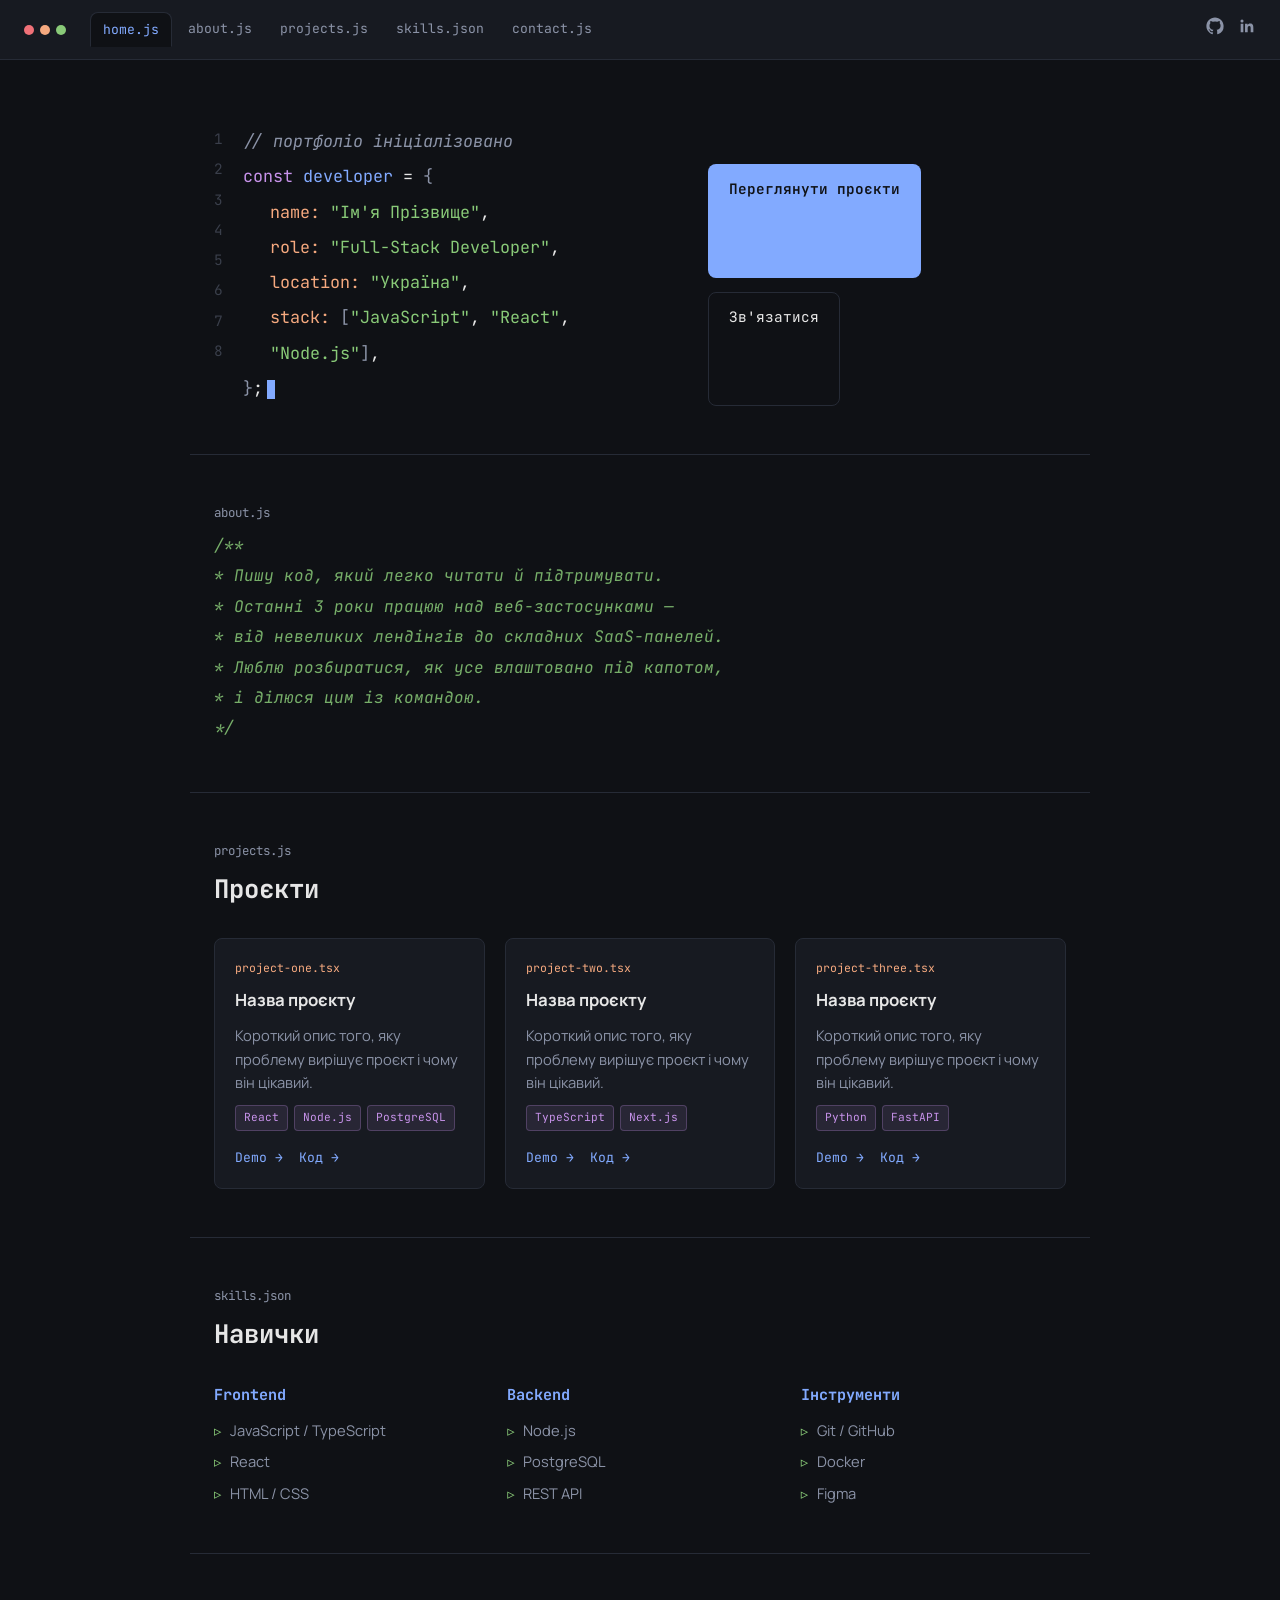
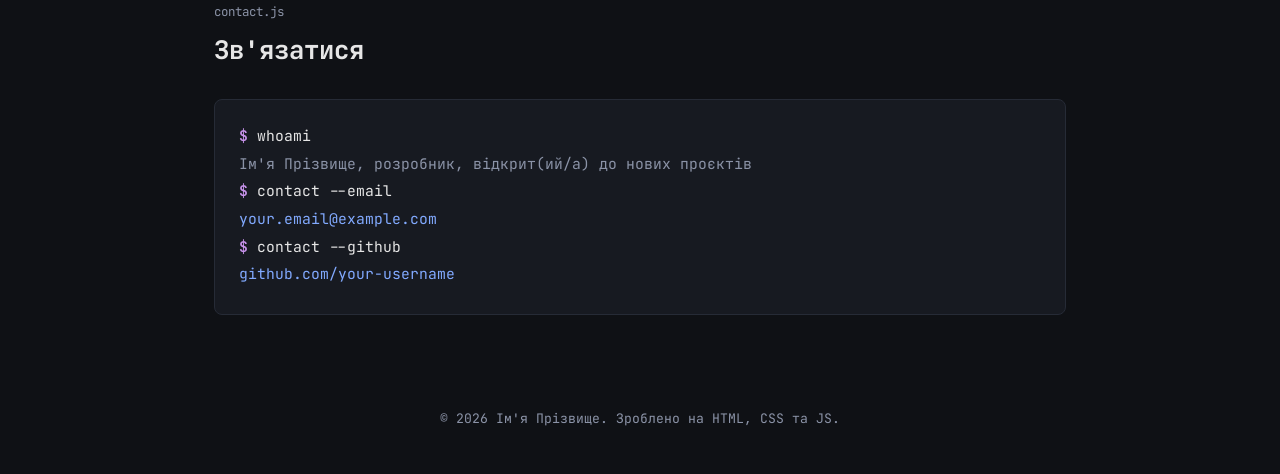
==== index.html @ e273741e "First" ====
<!DOCTYPE html>
<html lang="uk">
<head>
<meta charset="UTF-8">
<meta name="viewport" content="width=device-width, initial-scale=1.0">
<title>Ім'я Прізвище — Full-Stack Developer</title>
<meta name="description" content="Портфоліо розробника — проєкти, навички, контакти.">
<link rel="preconnect" href="https://fonts.googleapis.com">
<link rel="preconnect" href="https://fonts.gstatic.com" crossorigin>
<link href="https://fonts.googleapis.com/css2?family=JetBrains+Mono:wght@400;500;600;700&family=Manrope:wght@400;500;600;700;800&display=swap" rel="stylesheet">
<link rel="stylesheet" href="style.css">
</head>
<body>

<!-- ============ NAV (styled as editor tabs) ============ -->
<header class="topbar">
  <div class="topbar__dots" aria-hidden="true">
    <span></span><span></span><span></span>
  </div>
  <nav class="tabs" aria-label="Основна навігація">
    <a class="tab tab--active" href="#hero">home.js</a>
    <a class="tab" href="#about">about.js</a>
    <a class="tab" href="#projects">projects.js</a>
    <a class="tab" href="#skills">skills.json</a>
    <a class="tab" href="#contact">contact.js</a>
  </nav>
  <div class="topbar__links">
    <a href="https://github.com/your-username" target="_blank" rel="noopener" aria-label="GitHub">
      <svg width="18" height="18" viewBox="0 0 24 24" fill="currentColor"><path d="M12 .5C5.73.5.5 5.73.5 12c0 5.08 3.29 9.39 7.86 10.91.57.1.78-.25.78-.55v-2.15c-3.2.7-3.88-1.36-3.88-1.36-.52-1.34-1.28-1.7-1.28-1.7-1.04-.72.08-.7.08-.7 1.16.08 1.77 1.2 1.77 1.2 1.03 1.77 2.7 1.26 3.36.96.1-.75.4-1.26.73-1.55-2.55-.29-5.24-1.28-5.24-5.7 0-1.26.45-2.29 1.19-3.1-.12-.29-.52-1.46.11-3.05 0 0 .97-.31 3.18 1.18a11 11 0 0 1 5.79 0c2.2-1.5 3.17-1.18 3.17-1.18.64 1.6.24 2.77.12 3.06.74.8 1.18 1.83 1.18 3.09 0 4.43-2.7 5.4-5.27 5.68.42.36.78 1.07.78 2.16v3.2c0 .3.21.66.79.55A10.99 10.99 0 0 0 23.5 12C23.5 5.73 18.27.5 12 .5Z"/></svg>
    </a>
    <a href="https://www.linkedin.com/in/your-username" target="_blank" rel="noopener" aria-label="LinkedIn">
      <svg width="18" height="18" viewBox="0 0 24 24" fill="currentColor"><path d="M20.45 20.45h-3.55v-5.57c0-1.33-.03-3.04-1.85-3.04-1.86 0-2.14 1.45-2.14 2.95v5.66H9.36V9h3.41v1.56h.05c.48-.9 1.64-1.85 3.37-1.85 3.6 0 4.27 2.37 4.27 5.46v6.28ZM5.34 7.43a2.06 2.06 0 1 1 0-4.12 2.06 2.06 0 0 1 0 4.12ZM7.12 20.45H3.56V9h3.56v11.45Z"/></svg>
    </a>
  </div>
  <button class="menu-toggle" aria-label="Меню" aria-expanded="false">
    <span></span><span></span><span></span>
  </button>
</header>

<main>

<!-- ============ HERO (code editor pane) ============ -->
<section id="hero" class="editor-pane hero">
  <div class="editor-pane__gutter" aria-hidden="true">
    <span>1</span><span>2</span><span>3</span><span>4</span><span>5</span><span>6</span><span>7</span><span>8</span>
  </div>
  <div class="editor-pane__code">
    <p><span class="tok-comment">// портфоліо ініціалізовано</span></p>
    <p><span class="tok-kw">const</span> <span class="tok-var">developer</span> <span class="tok-op">=</span> <span class="tok-brace">{</span></p>
    <p class="indent"><span class="tok-prop">name:</span> <span class="tok-str">"Ім'я Прізвище"</span>,</p>
    <p class="indent"><span class="tok-prop">role:</span> <span class="tok-str">"Full-Stack Developer"</span>,</p>
    <p class="indent"><span class="tok-prop">location:</span> <span class="tok-str">"Україна"</span>,</p>
    <p class="indent"><span class="tok-prop">stack:</span> <span class="tok-brace">[</span><span class="tok-str">"JavaScript"</span>, <span class="tok-str">"React"</span>, <span class="tok-str">"Node.js"</span><span class="tok-brace">]</span>,</p>
    <p><span class="tok-brace">}</span><span class="tok-op">;</span><span class="cursor" aria-hidden="true"></span></p>
  </div>
  <div class="hero__cta">
    <a class="btn btn--primary" href="#projects">Переглянути проєкти</a>
    <a class="btn btn--ghost" href="#contact">Зв'язатися</a>
  </div>
</section>

<!-- ============ ABOUT ============ -->
<section id="about" class="section">
  <p class="section__eyebrow">about.js</p>
  <div class="docstring">
    <p><span class="tok-comment">/**</span></p>
    <p><span class="tok-comment"> * Пишу код, який легко читати й підтримувати.</span></p>
    <p><span class="tok-comment"> * Останні 3 роки працюю над веб-застосунками —</span></p>
    <p><span class="tok-comment"> * від невеликих лендінгів до складних SaaS-панелей.</span></p>
    <p><span class="tok-comment"> * Люблю розбиратися, як усе влаштовано під капотом,</span></p>
    <p><span class="tok-comment"> * і ділюся цим із командою.</span></p>
    <p><span class="tok-comment"> */</span></p>
  </div>
</section>

<!-- ============ PROJECTS ============ -->
<section id="projects" class="section">
  <p class="section__eyebrow">projects.js</p>
  <h2 class="section__title">Проєкти</h2>

  <div class="project-grid">

    <article class="project-card">
      <div class="project-card__tab">project-one.tsx</div>
      <h3>Назва проєкту</h3>
      <p>Короткий опис того, яку проблему вирішує проєкт і чому він цікавий.</p>
      <div class="tags">
        <span class="tag">React</span>
        <span class="tag">Node.js</span>
        <span class="tag">PostgreSQL</span>
      </div>
      <div class="project-card__links">
        <a href="#" target="_blank" rel="noopener">Demo →</a>
        <a href="#" target="_blank" rel="noopener">Код →</a>
      </div>
    </article>

    <article class="project-card">
      <div class="project-card__tab">project-two.tsx</div>
      <h3>Назва проєкту</h3>
      <p>Короткий опис того, яку проблему вирішує проєкт і чому він цікавий.</p>
      <div class="tags">
        <span class="tag">TypeScript</span>
        <span class="tag">Next.js</span>
      </div>
      <div class="project-card__links">
        <a href="#" target="_blank" rel="noopener">Demo →</a>
        <a href="#" target="_blank" rel="noopener">Код →</a>
      </div>
    </article>

    <article class="project-card">
      <div class="project-card__tab">project-three.tsx</div>
      <h3>Назва проєкту</h3>
      <p>Короткий опис того, яку проблему вирішує проєкт і чому він цікавий.</p>
      <div class="tags">
        <span class="tag">Python</span>
        <span class="tag">FastAPI</span>
      </div>
      <div class="project-card__links">
        <a href="#" target="_blank" rel="noopener">Demo →</a>
        <a href="#" target="_blank" rel="noopener">Код →</a>
      </div>
    </article>

  </div>
</section>

<!-- ============ SKILLS ============ -->
<section id="skills" class="section">
  <p class="section__eyebrow">skills.json</p>
  <h2 class="section__title">Навички</h2>

  <div class="skills-grid">
    <div class="skills-group">
      <h3>Frontend</h3>
      <ul>
        <li>JavaScript / TypeScript</li>
        <li>React</li>
        <li>HTML / CSS</li>
      </ul>
    </div>
    <div class="skills-group">
      <h3>Backend</h3>
      <ul>
        <li>Node.js</li>
        <li>PostgreSQL</li>
        <li>REST API</li>
      </ul>
    </div>
    <div class="skills-group">
      <h3>Інструменти</h3>
      <ul>
        <li>Git / GitHub</li>
        <li>Docker</li>
        <li>Figma</li>
      </ul>
    </div>
  </div>
</section>

<!-- ============ CONTACT ============ -->
<section id="contact" class="section section--contact">
  <p class="section__eyebrow">contact.js</p>
  <h2 class="section__title">Зв'язатися</h2>
  <div class="terminal">
    <p><span class="tok-prompt">$</span> whoami</p>
    <p class="terminal__out">Ім'я Прізвище, розробник, відкрит(ий/а) до нових проєктів</p>
    <p><span class="tok-prompt">$</span> contact --email</p>
    <p class="terminal__out"><a href="mailto:your.email@example.com">your.email@example.com</a></p>
    <p><span class="tok-prompt">$</span> contact --github</p>
    <p class="terminal__out"><a href="https://github.com/your-username" target="_blank" rel="noopener">github.com/your-username</a></p>
  </div>
</section>

</main>

<footer class="footer">
  <p>© <span id="year"></span> Ім'я Прізвище. Зроблено на HTML, CSS та JS.</p>
</footer>

<script src="script.js"></script>
</body>
</html>
---- style.css ----
/* ==========================================================
   DESIGN TOKENS
   ========================================================== */
:root {
  --bg: #0f1115;
  --bg-elevated: #171a21;
  --bg-elevated-2: #1d212b;
  --border: #262b36;
  --text: #e6e6e6;
  --text-muted: #8b93a7;

  --accent-purple: #c792ea; /* keywords */
  --accent-green: #89ca78;  /* strings */
  --accent-blue: #82aaff;   /* vars / functions */
  --accent-orange: #f5a97f; /* props / numbers */
  --accent-pink: #f07178;   /* misc */

  --font-mono: 'JetBrains Mono', ui-monospace, Menlo, Consolas, monospace;
  --font-body: 'Manrope', system-ui, -apple-system, sans-serif;

  --radius: 8px;
  --max-width: 900px;
}

* { box-sizing: border-box; }

html { scroll-behavior: smooth; }

@media (prefers-reduced-motion: reduce) {
  html { scroll-behavior: auto; }
  * { animation-duration: 0.01ms !important; animation-iteration-count: 1 !important; transition-duration: 0.01ms !important; }
}

body {
  margin: 0;
  background: var(--bg);
  color: var(--text);
  font-family: var(--font-body);
  line-height: 1.6;
  -webkit-font-smoothing: antialiased;
}

a {
  color: var(--accent-blue);
  text-decoration: none;
}
a:hover { text-decoration: underline; }

:focus-visible {
  outline: 2px solid var(--accent-blue);
  outline-offset: 2px;
}

/* ==========================================================
   TOPBAR / TABS
   ========================================================== */
.topbar {
  position: sticky;
  top: 0;
  z-index: 50;
  display: flex;
  align-items: center;
  gap: 24px;
  padding: 12px 24px;
  background: var(--bg-elevated);
  border-bottom: 1px solid var(--border);
  backdrop-filter: blur(6px);
}

.topbar__dots {
  display: flex;
  gap: 6px;
  flex-shrink: 0;
}
.topbar__dots span {
  width: 10px;
  height: 10px;
  border-radius: 50%;
  background: var(--border);
}
.topbar__dots span:nth-child(1) { background: #f07178; }
.topbar__dots span:nth-child(2) { background: #f5a97f; }
.topbar__dots span:nth-child(3) { background: #89ca78; }

.tabs {
  display: flex;
  gap: 4px;
  flex: 1;
  overflow-x: auto;
}

.tab {
  font-family: var(--font-mono);
  font-size: 0.82rem;
  color: var(--text-muted);
  padding: 6px 12px;
  border-radius: var(--radius) var(--radius) 0 0;
  white-space: nowrap;
}
.tab:hover { color: var(--text); text-decoration: none; background: var(--bg-elevated-2); }
.tab--active {
  color: var(--accent-blue);
  background: var(--bg);
  border: 1px solid var(--border);
  border-bottom: 1px solid var(--bg);
}

.topbar__links {
  display: flex;
  gap: 14px;
  color: var(--text-muted);
  flex-shrink: 0;
}
.topbar__links a { color: var(--text-muted); }
.topbar__links a:hover { color: var(--text); }

.menu-toggle { display: none; }

@media (max-width: 640px) {
  .tabs { display: none; }
  .tabs--open {
    display: flex;
    flex-direction: column;
    position: absolute;
    top: 100%;
    left: 0;
    right: 0;
    background: var(--bg-elevated);
    border-bottom: 1px solid var(--border);
    padding: 8px;
  }
  .menu-toggle {
    display: flex;
    flex-direction: column;
    justify-content: center;
    gap: 4px;
    width: 28px;
    height: 28px;
    background: none;
    border: none;
    cursor: pointer;
    margin-left: auto;
  }
  .menu-toggle span {
    display: block;
    height: 2px;
    background: var(--text);
  }
}

/* ==========================================================
   HERO — EDITOR PANE
   ========================================================== */
.hero {
  max-width: var(--max-width);
  margin: 0 auto;
  padding: 64px 24px 48px;
}

.editor-pane {
  display: flex;
  gap: 20px;
  font-family: var(--font-mono);
  font-size: 1.05rem;
}

.editor-pane__gutter {
  display: flex;
  flex-direction: column;
  color: #3a3f4b;
  text-align: right;
  user-select: none;
  flex-shrink: 0;
}
.editor-pane__gutter span { line-height: 2.1; font-size: 0.9rem; }

.editor-pane__code p {
  margin: 0;
  line-height: 2.1;
  white-space: pre-wrap;
}

.indent { padding-left: 1.6em; }

.tok-comment { color: var(--text-muted); font-style: italic; }
.tok-kw { color: var(--accent-purple); }
.tok-var { color: var(--accent-blue); }
.tok-op { color: var(--text); }
.tok-brace { color: var(--text-muted); }
.tok-prop { color: var(--accent-orange); }
.tok-str { color: var(--accent-green); }
.tok-prompt { color: var(--accent-purple); font-weight: 600; }

.cursor {
  display: inline-block;
  width: 8px;
  height: 1.1em;
  background: var(--accent-blue);
  margin-left: 4px;
  vertical-align: text-bottom;
  animation: blink 1s step-end infinite;
}
@keyframes blink { 50% { opacity: 0; } }

.hero__cta {
  display: flex;
  gap: 14px;
  margin-top: 40px;
  flex-wrap: wrap;
}

.btn {
  font-family: var(--font-mono);
  font-size: 0.9rem;
  padding: 12px 20px;
  border-radius: var(--radius);
  border: 1px solid transparent;
}
.btn:hover { text-decoration: none; }
.btn--primary {
  background: var(--accent-blue);
  color: #0f1115;
  font-weight: 600;
}
.btn--primary:hover { background: #9cc0ff; }
.btn--ghost {
  border-color: var(--border);
  color: var(--text);
}
.btn--ghost:hover { border-color: var(--accent-blue); color: var(--accent-blue); }

/* ==========================================================
   SECTIONS (shared)
   ========================================================== */
.section {
  max-width: var(--max-width);
  margin: 0 auto;
  padding: 48px 24px;
  border-top: 1px solid var(--border);
}

.section__eyebrow {
  font-family: var(--font-mono);
  font-size: 0.78rem;
  color: var(--text-muted);
  margin: 0 0 8px;
}

.section__title {
  font-family: var(--font-mono);
  font-size: 1.6rem;
  margin: 0 0 28px;
}

/* ABOUT */
.docstring {
  font-family: var(--font-mono);
  font-size: 1rem;
  color: var(--text-muted);
}
.docstring p { margin: 0; line-height: 1.9; }
.docstring .tok-comment { color: var(--accent-green); opacity: 0.85; }

/* PROJECTS */
.project-grid {
  display: grid;
  grid-template-columns: repeat(auto-fit, minmax(240px, 1fr));
  gap: 20px;
}

.project-card {
  background: var(--bg-elevated);
  border: 1px solid var(--border);
  border-radius: var(--radius);
  padding: 20px;
  display: flex;
  flex-direction: column;
  gap: 10px;
  transition: border-color 0.2s ease, transform 0.2s ease;
}
.project-card:hover {
  border-color: var(--accent-blue);
  transform: translateY(-2px);
}

.project-card__tab {
  font-family: var(--font-mono);
  font-size: 0.72rem;
  color: var(--accent-orange);
}

.project-card h3 {
  margin: 0;
  font-size: 1.05rem;
}

.project-card p {
  margin: 0;
  color: var(--text-muted);
  font-size: 0.92rem;
  flex-grow: 1;
}

.tags {
  display: flex;
  flex-wrap: wrap;
  gap: 6px;
}
.tag {
  font-family: var(--font-mono);
  font-size: 0.7rem;
  color: var(--accent-purple);
  background: rgba(199, 146, 234, 0.1);
  border: 1px solid rgba(199, 146, 234, 0.25);
  padding: 3px 8px;
  border-radius: 4px;
}

.project-card__links {
  display: flex;
  gap: 16px;
  font-family: var(--font-mono);
  font-size: 0.82rem;
  margin-top: 6px;
}

/* SKILLS */
.skills-grid {
  display: grid;
  grid-template-columns: repeat(auto-fit, minmax(180px, 1fr));
  gap: 28px;
}
.skills-group h3 {
  font-family: var(--font-mono);
  font-size: 0.95rem;
  color: var(--accent-blue);
  margin: 0 0 12px;
}
.skills-group ul {
  list-style: none;
  margin: 0;
  padding: 0;
  display: flex;
  flex-direction: column;
  gap: 8px;
}
.skills-group li {
  font-size: 0.92rem;
  color: var(--text-muted);
  padding-left: 16px;
  position: relative;
}
.skills-group li::before {
  content: '▹';
  position: absolute;
  left: 0;
  color: var(--accent-green);
}

/* CONTACT */
.terminal {
  background: var(--bg-elevated);
  border: 1px solid var(--border);
  border-radius: var(--radius);
  padding: 24px;
  font-family: var(--font-mono);
  font-size: 0.92rem;
}
.terminal p { margin: 0 0 4px; }
.terminal__out { color: var(--text-muted); margin-bottom: 16px; }

/* FOOTER */
.footer {
  text-align: center;
  padding: 32px 24px;
  color: var(--text-muted);
  font-size: 0.82rem;
  font-family: var(--font-mono);
}
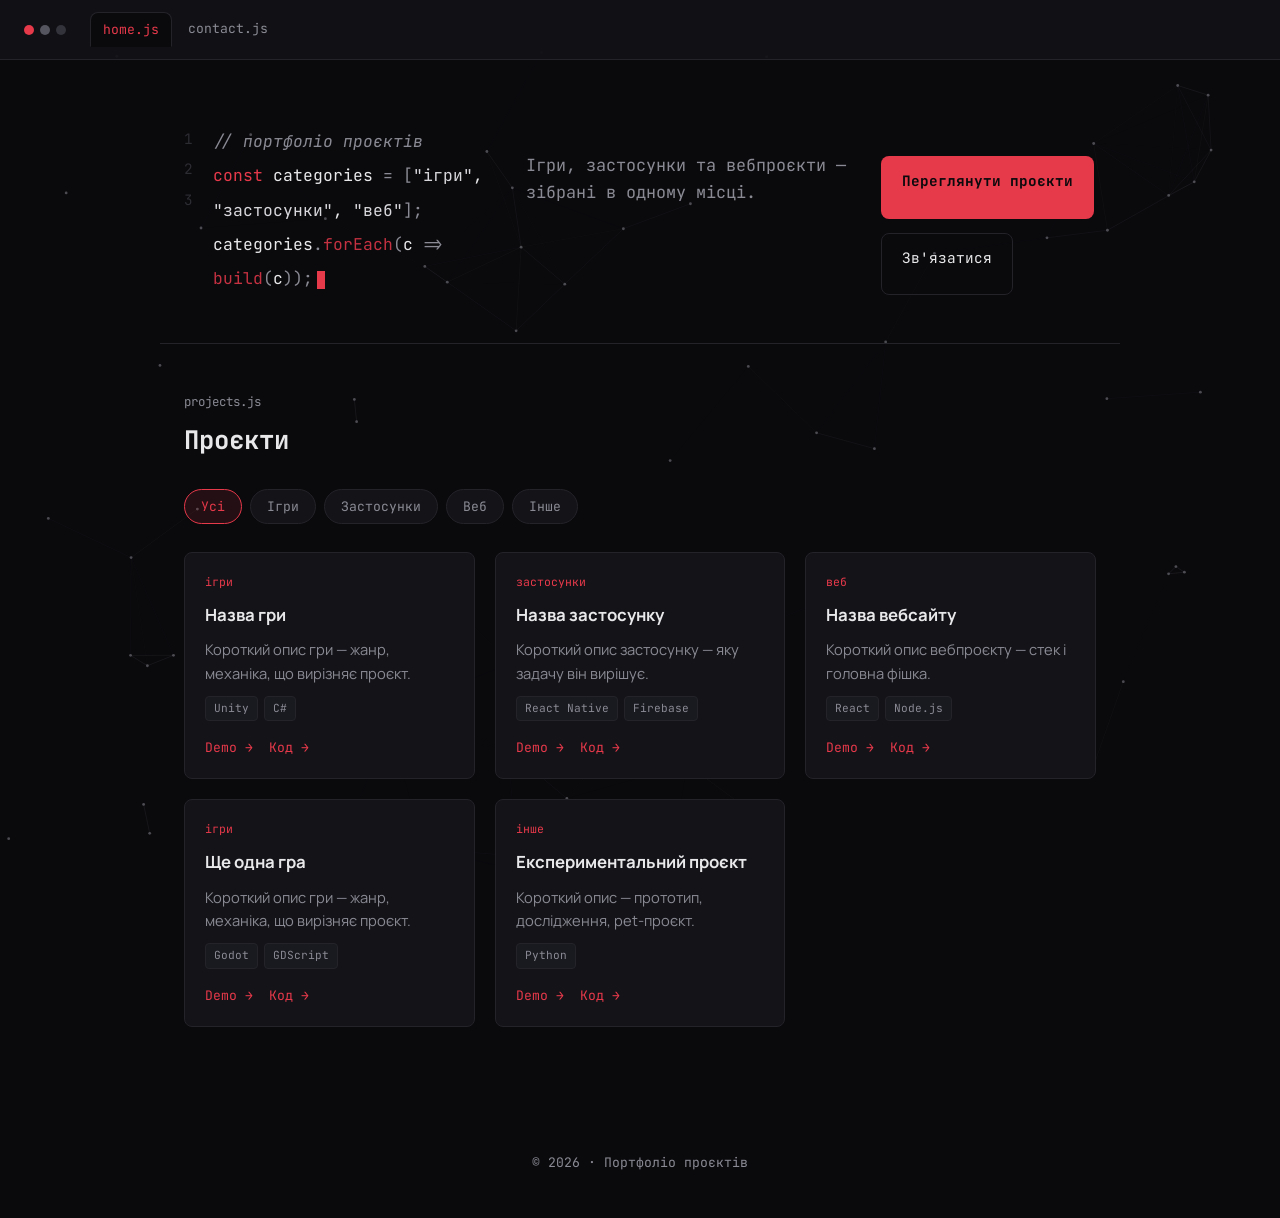
==== commit 84cfab2c: "Add files via upload" ====
--- a/index.html
+++ b/index.html
@@ -3,8 +3,8 @@
 <head>
 <meta charset="UTF-8">
 <meta name="viewport" content="width=device-width, initial-scale=1.0">
-<title>Ім'я Прізвище — Full-Stack Developer</title>
-<meta name="description" content="Портфоліо розробника — проєкти, навички, контакти.">
+<title>Портфоліо проєктів</title>
+<meta name="description" content="Портфоліо проєктів — ігри, застосунки, вебсайти.">
 <link rel="preconnect" href="https://fonts.googleapis.com">
 <link rel="preconnect" href="https://fonts.gstatic.com" crossorigin>
 <link href="https://fonts.googleapis.com/css2?family=JetBrains+Mono:wght@400;500;600;700&family=Manrope:wght@400;500;600;700;800&display=swap" rel="stylesheet">
@@ -12,26 +12,17 @@
 </head>
 <body>
 
-<!-- ============ NAV (styled as editor tabs) ============ -->
+<canvas id="bg-canvas" aria-hidden="true"></canvas>
+
+<!-- ============ NAV ============ -->
 <header class="topbar">
   <div class="topbar__dots" aria-hidden="true">
     <span></span><span></span><span></span>
   </div>
   <nav class="tabs" aria-label="Основна навігація">
-    <a class="tab tab--active" href="#hero">home.js</a>
-    <a class="tab" href="#about">about.js</a>
-    <a class="tab" href="#projects">projects.js</a>
-    <a class="tab" href="#skills">skills.json</a>
-    <a class="tab" href="#contact">contact.js</a>
+    <a class="tab tab--active" href="index.html">home.js</a>
+    <a class="tab" href="contact.html">contact.js</a>
   </nav>
-  <div class="topbar__links">
-    <a href="https://github.com/your-username" target="_blank" rel="noopener" aria-label="GitHub">
-      <svg width="18" height="18" viewBox="0 0 24 24" fill="currentColor"><path d="M12 .5C5.73.5.5 5.73.5 12c0 5.08 3.29 9.39 7.86 10.91.57.1.78-.25.78-.55v-2.15c-3.2.7-3.88-1.36-3.88-1.36-.52-1.34-1.28-1.7-1.28-1.7-1.04-.72.08-.7.08-.7 1.16.08 1.77 1.2 1.77 1.2 1.03 1.77 2.7 1.26 3.36.96.1-.75.4-1.26.73-1.55-2.55-.29-5.24-1.28-5.24-5.7 0-1.26.45-2.29 1.19-3.1-.12-.29-.52-1.46.11-3.05 0 0 .97-.31 3.18 1.18a11 11 0 0 1 5.79 0c2.2-1.5 3.17-1.18 3.17-1.18.64 1.6.24 2.77.12 3.06.74.8 1.18 1.83 1.18 3.09 0 4.43-2.7 5.4-5.27 5.68.42.36.78 1.07.78 2.16v3.2c0 .3.21.66.79.55A10.99 10.99 0 0 0 23.5 12C23.5 5.73 18.27.5 12 .5Z"/></svg>
-    </a>
-    <a href="https://www.linkedin.com/in/your-username" target="_blank" rel="noopener" aria-label="LinkedIn">
-      <svg width="18" height="18" viewBox="0 0 24 24" fill="currentColor"><path d="M20.45 20.45h-3.55v-5.57c0-1.33-.03-3.04-1.85-3.04-1.86 0-2.14 1.45-2.14 2.95v5.66H9.36V9h3.41v1.56h.05c.48-.9 1.64-1.85 3.37-1.85 3.6 0 4.27 2.37 4.27 5.46v6.28ZM5.34 7.43a2.06 2.06 0 1 1 0-4.12 2.06 2.06 0 0 1 0 4.12ZM7.12 20.45H3.56V9h3.56v11.45Z"/></svg>
-    </a>
-  </div>
   <button class="menu-toggle" aria-label="Меню" aria-expanded="false">
     <span></span><span></span><span></span>
   </button>
@@ -39,37 +30,20 @@
 
 <main>
 
-<!-- ============ HERO (code editor pane) ============ -->
-<section id="hero" class="editor-pane hero">
+<!-- ============ HERO ============ -->
+<section class="editor-pane hero">
   <div class="editor-pane__gutter" aria-hidden="true">
-    <span>1</span><span>2</span><span>3</span><span>4</span><span>5</span><span>6</span><span>7</span><span>8</span>
+    <span>1</span><span>2</span><span>3</span>
   </div>
   <div class="editor-pane__code">
-    <p><span class="tok-comment">// портфоліо ініціалізовано</span></p>
-    <p><span class="tok-kw">const</span> <span class="tok-var">developer</span> <span class="tok-op">=</span> <span class="tok-brace">{</span></p>
-    <p class="indent"><span class="tok-prop">name:</span> <span class="tok-str">"Ім'я Прізвище"</span>,</p>
-    <p class="indent"><span class="tok-prop">role:</span> <span class="tok-str">"Full-Stack Developer"</span>,</p>
-    <p class="indent"><span class="tok-prop">location:</span> <span class="tok-str">"Україна"</span>,</p>
-    <p class="indent"><span class="tok-prop">stack:</span> <span class="tok-brace">[</span><span class="tok-str">"JavaScript"</span>, <span class="tok-str">"React"</span>, <span class="tok-str">"Node.js"</span><span class="tok-brace">]</span>,</p>
-    <p><span class="tok-brace">}</span><span class="tok-op">;</span><span class="cursor" aria-hidden="true"></span></p>
+    <p><span class="tok-comment">// портфоліо проєктів</span></p>
+    <p><span class="tok-kw">const</span> <span class="tok-var">categories</span> <span class="tok-op">=</span> <span class="tok-brace">[</span><span class="tok-str">"ігри"</span>, <span class="tok-str">"застосунки"</span>, <span class="tok-str">"веб"</span><span class="tok-brace">]</span><span class="tok-op">;</span></p>
+    <p><span class="tok-var">categories</span><span class="tok-op">.</span><span class="tok-fn">forEach</span><span class="tok-brace">(</span><span class="tok-var">c</span> <span class="tok-op">=&gt;</span> <span class="tok-fn">build</span><span class="tok-brace">(</span><span class="tok-var">c</span><span class="tok-brace">))</span><span class="tok-op">;</span><span class="cursor" aria-hidden="true"></span></p>
   </div>
+  <p class="hero__lead">Ігри, застосунки та вебпроєкти — зібрані в одному місці.</p>
   <div class="hero__cta">
     <a class="btn btn--primary" href="#projects">Переглянути проєкти</a>
-    <a class="btn btn--ghost" href="#contact">Зв'язатися</a>
-  </div>
-</section>
-
-<!-- ============ ABOUT ============ -->
-<section id="about" class="section">
-  <p class="section__eyebrow">about.js</p>
-  <div class="docstring">
-    <p><span class="tok-comment">/**</span></p>
-    <p><span class="tok-comment"> * Пишу код, який легко читати й підтримувати.</span></p>
-    <p><span class="tok-comment"> * Останні 3 роки працюю над веб-застосунками —</span></p>
-    <p><span class="tok-comment"> * від невеликих лендінгів до складних SaaS-панелей.</span></p>
-    <p><span class="tok-comment"> * Люблю розбиратися, як усе влаштовано під капотом,</span></p>
-    <p><span class="tok-comment"> * і ділюся цим із командою.</span></p>
-    <p><span class="tok-comment"> */</span></p>
+    <a class="btn btn--ghost" href="contact.html">Зв'язатися</a>
   </div>
 </section>
 
@@ -78,107 +52,24 @@
   <p class="section__eyebrow">projects.js</p>
   <h2 class="section__title">Проєкти</h2>
 
-  <div class="project-grid">
+  <div class="filters" id="filters" role="group" aria-label="Фільтр за категорією">
+    <!-- кнопки генеруються автоматично зі script.js -->
+  </div>
 
-    <article class="project-card">
-      <div class="project-card__tab">project-one.tsx</div>
-      <h3>Назва проєкту</h3>
-      <p>Короткий опис того, яку проблему вирішує проєкт і чому він цікавий.</p>
-      <div class="tags">
-        <span class="tag">React</span>
-        <span class="tag">Node.js</span>
-        <span class="tag">PostgreSQL</span>
-      </div>
-      <div class="project-card__links">
-        <a href="#" target="_blank" rel="noopener">Demo →</a>
-        <a href="#" target="_blank" rel="noopener">Код →</a>
-      </div>
-    </article>
+  <div class="project-grid" id="project-grid">
+    <!-- картки проєктів генеруються автоматично зі script.js -->
+  </div>
 
-    <article class="project-card">
-      <div class="project-card__tab">project-two.tsx</div>
-      <h3>Назва проєкту</h3>
-      <p>Короткий опис того, яку проблему вирішує проєкт і чому він цікавий.</p>
-      <div class="tags">
-        <span class="tag">TypeScript</span>
-        <span class="tag">Next.js</span>
-      </div>
-      <div class="project-card__links">
-        <a href="#" target="_blank" rel="noopener">Demo →</a>
-        <a href="#" target="_blank" rel="noopener">Код →</a>
-      </div>
-    </article>
-
-    <article class="project-card">
-      <div class="project-card__tab">project-three.tsx</div>
-      <h3>Назва проєкту</h3>
-      <p>Короткий опис того, яку проблему вирішує проєкт і чому він цікавий.</p>
-      <div class="tags">
-        <span class="tag">Python</span>
-        <span class="tag">FastAPI</span>
-      </div>
-      <div class="project-card__links">
-        <a href="#" target="_blank" rel="noopener">Demo →</a>
-        <a href="#" target="_blank" rel="noopener">Код →</a>
-      </div>
-    </article>
-
-  </div>
-</section>
-
-<!-- ============ SKILLS ============ -->
-<section id="skills" class="section">
-  <p class="section__eyebrow">skills.json</p>
-  <h2 class="section__title">Навички</h2>
-
-  <div class="skills-grid">
-    <div class="skills-group">
-      <h3>Frontend</h3>
-      <ul>
-        <li>JavaScript / TypeScript</li>
-        <li>React</li>
-        <li>HTML / CSS</li>
-      </ul>
-    </div>
-    <div class="skills-group">
-      <h3>Backend</h3>
-      <ul>
-        <li>Node.js</li>
-        <li>PostgreSQL</li>
-        <li>REST API</li>
-      </ul>
-    </div>
-    <div class="skills-group">
-      <h3>Інструменти</h3>
-      <ul>
-        <li>Git / GitHub</li>
-        <li>Docker</li>
-        <li>Figma</li>
-      </ul>
-    </div>
-  </div>
-</section>
-
-<!-- ============ CONTACT ============ -->
-<section id="contact" class="section section--contact">
-  <p class="section__eyebrow">contact.js</p>
-  <h2 class="section__title">Зв'язатися</h2>
-  <div class="terminal">
-    <p><span class="tok-prompt">$</span> whoami</p>
-    <p class="terminal__out">Ім'я Прізвище, розробник, відкрит(ий/а) до нових проєктів</p>
-    <p><span class="tok-prompt">$</span> contact --email</p>
-    <p class="terminal__out"><a href="mailto:your.email@example.com">your.email@example.com</a></p>
-    <p><span class="tok-prompt">$</span> contact --github</p>
-    <p class="terminal__out"><a href="https://github.com/your-username" target="_blank" rel="noopener">github.com/your-username</a></p>
-  </div>
+  <p class="project-grid__empty" id="empty-state" hidden>У цій категорії поки немає проєктів.</p>
 </section>
 
 </main>
 
 <footer class="footer">
-  <p>© <span id="year"></span> Ім'я Прізвище. Зроблено на HTML, CSS та JS.</p>
+  <p>© <span id="year"></span> · Портфоліо проєктів</p>
 </footer>
 
+<script src="projects-data.js"></script>
 <script src="script.js"></script>
 </body>
 </html>
--- a/style.css
+++ b/style.css
@@ -2,24 +2,22 @@
    DESIGN TOKENS
    ========================================================== */
 :root {
-  --bg: #0f1115;
-  --bg-elevated: #171a21;
-  --bg-elevated-2: #1d212b;
-  --border: #262b36;
-  --text: #e6e6e6;
-  --text-muted: #8b93a7;
-
-  --accent-purple: #c792ea; /* keywords */
-  --accent-green: #89ca78;  /* strings */
-  --accent-blue: #82aaff;   /* vars / functions */
-  --accent-orange: #f5a97f; /* props / numbers */
-  --accent-pink: #f07178;   /* misc */
+  --bg: #0a0a0d;
+  --bg-elevated: #131318;
+  --bg-elevated-2: #191920;
+  --border: #232329;
+  --text: #e8e8ea;
+  --text-muted: #8a8a94;
+
+  --accent: #e6394a;       /* червоний — акцент */
+  --accent-dim: #7a1f2a;   /* приглушений червоний для градієнтів */
+  --accent-soft: rgba(230, 57, 74, 0.12);
 
   --font-mono: 'JetBrains Mono', ui-monospace, Menlo, Consolas, monospace;
   --font-body: 'Manrope', system-ui, -apple-system, sans-serif;
 
   --radius: 8px;
-  --max-width: 900px;
+  --max-width: 960px;
 }
 
 * { box-sizing: border-box; }
@@ -38,18 +36,33 @@
   font-family: var(--font-body);
   line-height: 1.6;
   -webkit-font-smoothing: antialiased;
+  position: relative;
 }
 
 a {
-  color: var(--accent-blue);
+  color: var(--accent);
   text-decoration: none;
 }
 a:hover { text-decoration: underline; }
 
 :focus-visible {
-  outline: 2px solid var(--accent-blue);
+  outline: 2px solid var(--accent);
   outline-offset: 2px;
 }
+
+/* ==========================================================
+   BACKGROUND CANVAS
+   ========================================================== */
+#bg-canvas {
+  position: fixed;
+  inset: 0;
+  width: 100%;
+  height: 100%;
+  z-index: 0;
+  pointer-events: none;
+}
+
+header, main, footer { position: relative; z-index: 1; }
 
 /* ==========================================================
    TOPBAR / TABS
@@ -62,9 +75,9 @@
   align-items: center;
   gap: 24px;
   padding: 12px 24px;
-  background: var(--bg-elevated);
+  background: rgba(19, 19, 24, 0.75);
   border-bottom: 1px solid var(--border);
-  backdrop-filter: blur(6px);
+  backdrop-filter: blur(8px);
 }
 
 .topbar__dots {
@@ -78,9 +91,9 @@
   border-radius: 50%;
   background: var(--border);
 }
-.topbar__dots span:nth-child(1) { background: #f07178; }
-.topbar__dots span:nth-child(2) { background: #f5a97f; }
-.topbar__dots span:nth-child(3) { background: #89ca78; }
+.topbar__dots span:nth-child(1) { background: var(--accent); }
+.topbar__dots span:nth-child(2) { background: #55555f; }
+.topbar__dots span:nth-child(3) { background: #33333b; }
 
 .tabs {
   display: flex;
@@ -99,20 +112,11 @@
 }
 .tab:hover { color: var(--text); text-decoration: none; background: var(--bg-elevated-2); }
 .tab--active {
-  color: var(--accent-blue);
+  color: var(--accent);
   background: var(--bg);
   border: 1px solid var(--border);
   border-bottom: 1px solid var(--bg);
 }
-
-.topbar__links {
-  display: flex;
-  gap: 14px;
-  color: var(--text-muted);
-  flex-shrink: 0;
-}
-.topbar__links a { color: var(--text-muted); }
-.topbar__links a:hover { color: var(--text); }
 
 .menu-toggle { display: none; }
 
@@ -161,13 +165,13 @@
   display: flex;
   gap: 20px;
   font-family: var(--font-mono);
-  font-size: 1.05rem;
+  font-size: 1.02rem;
 }
 
 .editor-pane__gutter {
   display: flex;
   flex-direction: column;
-  color: #3a3f4b;
+  color: #2c2c33;
   text-align: right;
   user-select: none;
   flex-shrink: 0;
@@ -180,32 +184,36 @@
   white-space: pre-wrap;
 }
 
-.indent { padding-left: 1.6em; }
-
 .tok-comment { color: var(--text-muted); font-style: italic; }
-.tok-kw { color: var(--accent-purple); }
-.tok-var { color: var(--accent-blue); }
-.tok-op { color: var(--text); }
+.tok-kw { color: var(--accent); }
+.tok-var { color: var(--text); }
+.tok-fn { color: var(--accent); opacity: 0.85; }
+.tok-op { color: var(--text-muted); }
 .tok-brace { color: var(--text-muted); }
-.tok-prop { color: var(--accent-orange); }
-.tok-str { color: var(--accent-green); }
-.tok-prompt { color: var(--accent-purple); font-weight: 600; }
+.tok-str { color: #d8d8dc; }
 
 .cursor {
   display: inline-block;
   width: 8px;
   height: 1.1em;
-  background: var(--accent-blue);
+  background: var(--accent);
   margin-left: 4px;
   vertical-align: text-bottom;
   animation: blink 1s step-end infinite;
 }
 @keyframes blink { 50% { opacity: 0; } }
 
+.hero__lead {
+  margin: 28px 0 0;
+  color: var(--text-muted);
+  font-size: 1.05rem;
+  max-width: 46ch;
+}
+
 .hero__cta {
   display: flex;
   gap: 14px;
-  margin-top: 40px;
+  margin-top: 32px;
   flex-wrap: wrap;
 }
 
@@ -215,19 +223,21 @@
   padding: 12px 20px;
   border-radius: var(--radius);
   border: 1px solid transparent;
+  cursor: pointer;
 }
 .btn:hover { text-decoration: none; }
 .btn--primary {
-  background: var(--accent-blue);
-  color: #0f1115;
-  font-weight: 600;
-}
-.btn--primary:hover { background: #9cc0ff; }
+  background: var(--accent);
+  color: #0a0a0d;
+  font-weight: 700;
+}
+.btn--primary:hover { background: #ff5566; }
 .btn--ghost {
   border-color: var(--border);
   color: var(--text);
-}
-.btn--ghost:hover { border-color: var(--accent-blue); color: var(--accent-blue); }
+  background: transparent;
+}
+.btn--ghost:hover { border-color: var(--accent); color: var(--accent); }
 
 /* ==========================================================
    SECTIONS (shared)
@@ -235,7 +245,7 @@
 .section {
   max-width: var(--max-width);
   margin: 0 auto;
-  padding: 48px 24px;
+  padding: 48px 24px 80px;
   border-top: 1px solid var(--border);
 }
 
@@ -252,20 +262,44 @@
   margin: 0 0 28px;
 }
 
-/* ABOUT */
-.docstring {
-  font-family: var(--font-mono);
-  font-size: 1rem;
-  color: var(--text-muted);
-}
-.docstring p { margin: 0; line-height: 1.9; }
-.docstring .tok-comment { color: var(--accent-green); opacity: 0.85; }
+/* FILTERS */
+.filters {
+  display: flex;
+  gap: 8px;
+  flex-wrap: wrap;
+  margin-bottom: 28px;
+}
+
+.filter-btn {
+  font-family: var(--font-mono);
+  font-size: 0.82rem;
+  color: var(--text-muted);
+  background: var(--bg-elevated);
+  border: 1px solid var(--border);
+  border-radius: 999px;
+  padding: 8px 16px;
+  cursor: pointer;
+  transition: border-color 0.15s ease, color 0.15s ease;
+}
+.filter-btn:hover { color: var(--text); border-color: var(--text-muted); }
+.filter-btn.is-active {
+  color: var(--accent);
+  border-color: var(--accent);
+  background: var(--accent-soft);
+}
 
 /* PROJECTS */
 .project-grid {
   display: grid;
-  grid-template-columns: repeat(auto-fit, minmax(240px, 1fr));
+  grid-template-columns: repeat(auto-fit, minmax(250px, 1fr));
   gap: 20px;
+}
+
+.project-grid__empty {
+  color: var(--text-muted);
+  font-family: var(--font-mono);
+  font-size: 0.9rem;
+  margin-top: 12px;
 }
 
 .project-card {
@@ -279,14 +313,15 @@
   transition: border-color 0.2s ease, transform 0.2s ease;
 }
 .project-card:hover {
-  border-color: var(--accent-blue);
+  border-color: var(--accent);
   transform: translateY(-2px);
 }
 
-.project-card__tab {
+.project-card__category {
   font-family: var(--font-mono);
   font-size: 0.72rem;
-  color: var(--accent-orange);
+  color: var(--accent);
+  text-transform: lowercase;
 }
 
 .project-card h3 {
@@ -309,9 +344,9 @@
 .tag {
   font-family: var(--font-mono);
   font-size: 0.7rem;
-  color: var(--accent-purple);
-  background: rgba(199, 146, 234, 0.1);
-  border: 1px solid rgba(199, 146, 234, 0.25);
+  color: var(--text-muted);
+  background: var(--bg-elevated-2);
+  border: 1px solid var(--border);
   padding: 3px 8px;
   border-radius: 4px;
 }
@@ -324,50 +359,56 @@
   margin-top: 6px;
 }
 
-/* SKILLS */
-.skills-grid {
-  display: grid;
-  grid-template-columns: repeat(auto-fit, minmax(180px, 1fr));
-  gap: 28px;
-}
-.skills-group h3 {
-  font-family: var(--font-mono);
-  font-size: 0.95rem;
-  color: var(--accent-blue);
-  margin: 0 0 12px;
-}
-.skills-group ul {
-  list-style: none;
-  margin: 0;
-  padding: 0;
+/* ==========================================================
+   CONTACT FORM
+   ========================================================== */
+.section--contact { max-width: 640px; }
+
+.contact-form {
   display: flex;
   flex-direction: column;
-  gap: 8px;
-}
-.skills-group li {
-  font-size: 0.92rem;
-  color: var(--text-muted);
-  padding-left: 16px;
-  position: relative;
-}
-.skills-group li::before {
-  content: '▹';
-  position: absolute;
-  left: 0;
-  color: var(--accent-green);
-}
-
-/* CONTACT */
-.terminal {
+  gap: 18px;
+  margin-top: 32px;
+}
+
+.field {
+  display: flex;
+  flex-direction: column;
+  gap: 6px;
+}
+
+.field label {
+  font-family: var(--font-mono);
+  font-size: 0.82rem;
+  color: var(--text-muted);
+}
+
+.field input,
+.field textarea {
   background: var(--bg-elevated);
   border: 1px solid var(--border);
   border-radius: var(--radius);
-  padding: 24px;
-  font-family: var(--font-mono);
-  font-size: 0.92rem;
-}
-.terminal p { margin: 0 0 4px; }
-.terminal__out { color: var(--text-muted); margin-bottom: 16px; }
+  color: var(--text);
+  font-family: var(--font-body);
+  font-size: 0.95rem;
+  padding: 12px 14px;
+  resize: vertical;
+}
+
+.field input:focus,
+.field textarea:focus {
+  outline: none;
+  border-color: var(--accent);
+}
+
+.form-status {
+  font-family: var(--font-mono);
+  font-size: 0.85rem;
+  min-height: 1.2em;
+  margin: 0;
+}
+.form-status.is-success { color: #7fd88f; }
+.form-status.is-error { color: var(--accent); }
 
 /* FOOTER */
 .footer {
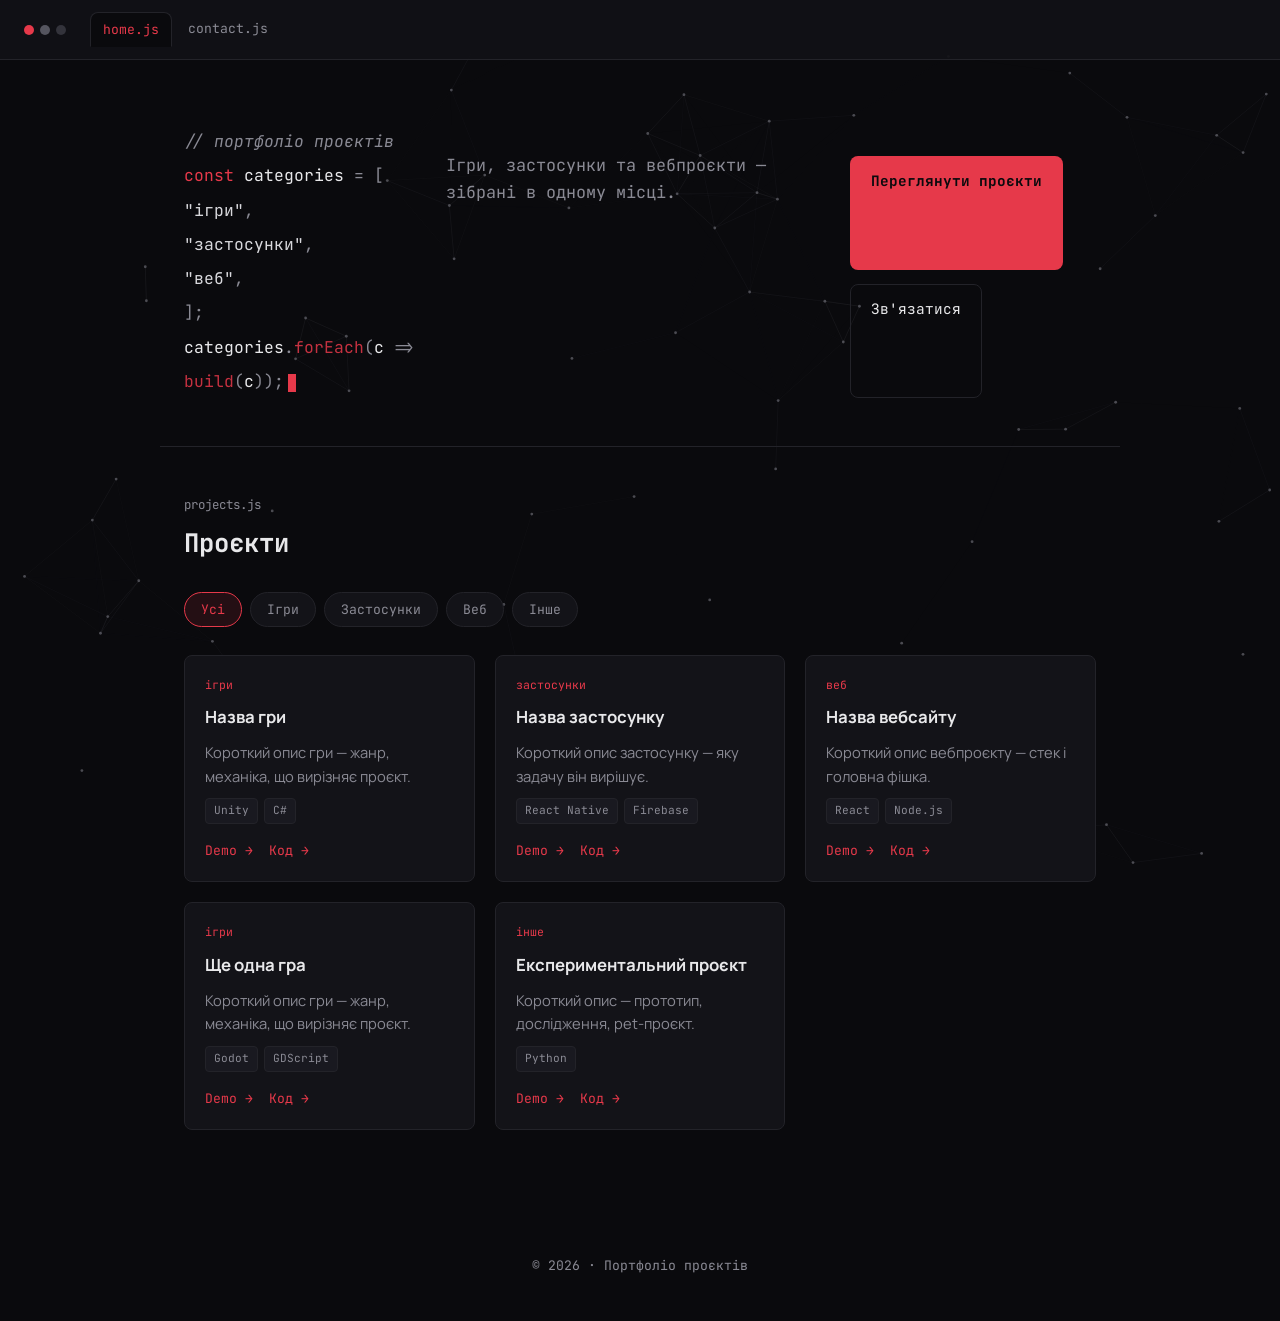
==== commit af7041b3: "Refactor HTML structure for code display" ====
--- a/index.html
+++ b/index.html
@@ -32,13 +32,14 @@
 
 <!-- ============ HERO ============ -->
 <section class="editor-pane hero">
-  <div class="editor-pane__gutter" aria-hidden="true">
-    <span>1</span><span>2</span><span>3</span>
-  </div>
   <div class="editor-pane__code">
-    <p><span class="tok-comment">// портфоліо проєктів</span></p>
-    <p><span class="tok-kw">const</span> <span class="tok-var">categories</span> <span class="tok-op">=</span> <span class="tok-brace">[</span><span class="tok-str">"ігри"</span>, <span class="tok-str">"застосунки"</span>, <span class="tok-str">"веб"</span><span class="tok-brace">]</span><span class="tok-op">;</span></p>
-    <p><span class="tok-var">categories</span><span class="tok-op">.</span><span class="tok-fn">forEach</span><span class="tok-brace">(</span><span class="tok-var">c</span> <span class="tok-op">=&gt;</span> <span class="tok-fn">build</span><span class="tok-brace">(</span><span class="tok-var">c</span><span class="tok-brace">))</span><span class="tok-op">;</span><span class="cursor" aria-hidden="true"></span></p>
+    <p class="code-line"><span class="tok-comment">// портфоліо проєктів</span></p>
+    <p class="code-line"><span class="tok-kw">const</span> <span class="tok-var">categories</span> <span class="tok-op">=</span> <span class="tok-brace">[</span></p>
+    <p class="code-line code-line--indent"><span class="tok-str">"ігри"</span><span class="tok-op">,</span></p>
+    <p class="code-line code-line--indent"><span class="tok-str">"застосунки"</span><span class="tok-op">,</span></p>
+    <p class="code-line code-line--indent"><span class="tok-str">"веб"</span><span class="tok-op">,</span></p>
+    <p class="code-line"><span class="tok-brace">]</span><span class="tok-op">;</span></p>
+    <p class="code-line"><span class="tok-var">categories</span><span class="tok-op">.</span><span class="tok-fn">forEach</span><span class="tok-brace">(</span><span class="tok-var">c</span> <span class="tok-op">=&gt;</span> <span class="tok-fn">build</span><span class="tok-brace">(</span><span class="tok-var">c</span><span class="tok-brace">))</span><span class="tok-op">;</span><span class="cursor" aria-hidden="true"></span></p>
   </div>
   <p class="hero__lead">Ігри, застосунки та вебпроєкти — зібрані в одному місці.</p>
   <div class="hero__cta">
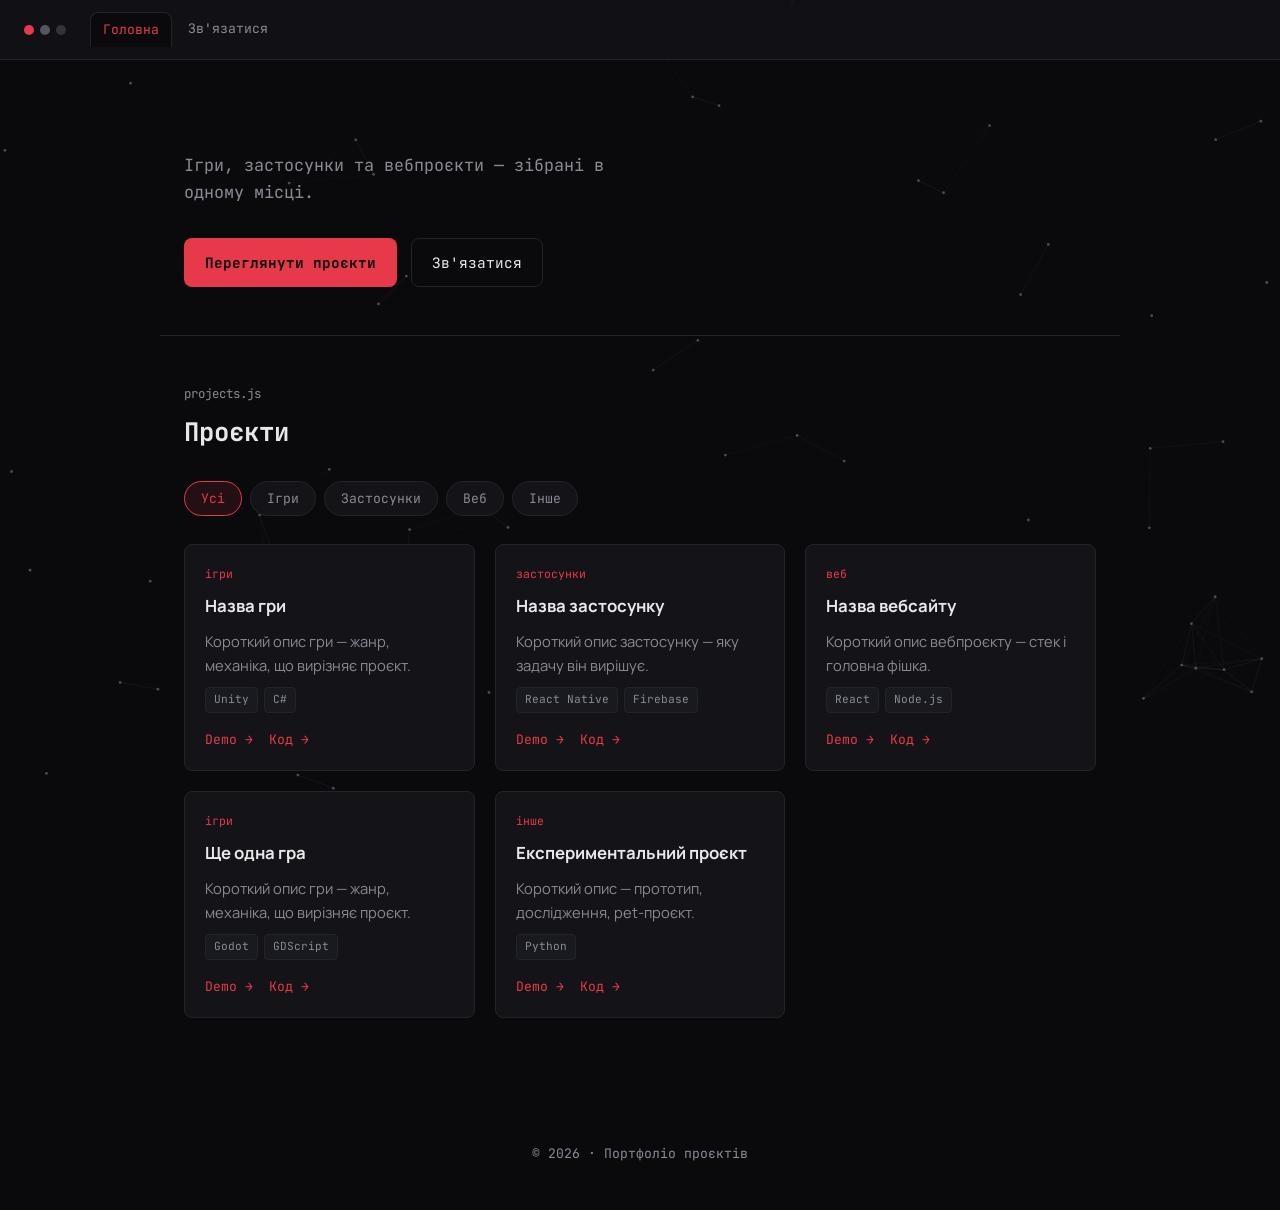
==== commit 6bc53bd5: "Update index.html" ====
--- a/index.html
+++ b/index.html
@@ -20,8 +20,8 @@
     <span></span><span></span><span></span>
   </div>
   <nav class="tabs" aria-label="Основна навігація">
-    <a class="tab tab--active" href="index.html">home.js</a>
-    <a class="tab" href="contact.html">contact.js</a>
+    <a class="tab tab--active" href="index.html">Головна</a>
+    <a class="tab" href="contact.html">Зв'язатися</a>
   </nav>
   <button class="menu-toggle" aria-label="Меню" aria-expanded="false">
     <span></span><span></span><span></span>
@@ -32,15 +32,6 @@
 
 <!-- ============ HERO ============ -->
 <section class="editor-pane hero">
-  <div class="editor-pane__code">
-    <p class="code-line"><span class="tok-comment">// портфоліо проєктів</span></p>
-    <p class="code-line"><span class="tok-kw">const</span> <span class="tok-var">categories</span> <span class="tok-op">=</span> <span class="tok-brace">[</span></p>
-    <p class="code-line code-line--indent"><span class="tok-str">"ігри"</span><span class="tok-op">,</span></p>
-    <p class="code-line code-line--indent"><span class="tok-str">"застосунки"</span><span class="tok-op">,</span></p>
-    <p class="code-line code-line--indent"><span class="tok-str">"веб"</span><span class="tok-op">,</span></p>
-    <p class="code-line"><span class="tok-brace">]</span><span class="tok-op">;</span></p>
-    <p class="code-line"><span class="tok-var">categories</span><span class="tok-op">.</span><span class="tok-fn">forEach</span><span class="tok-brace">(</span><span class="tok-var">c</span> <span class="tok-op">=&gt;</span> <span class="tok-fn">build</span><span class="tok-brace">(</span><span class="tok-var">c</span><span class="tok-brace">))</span><span class="tok-op">;</span><span class="cursor" aria-hidden="true"></span></p>
-  </div>
   <p class="hero__lead">Ігри, застосунки та вебпроєкти — зібрані в одному місці.</p>
   <div class="hero__cta">
     <a class="btn btn--primary" href="#projects">Переглянути проєкти</a>
--- a/style.css
+++ b/style.css
@@ -162,27 +162,37 @@
 }
 
 .editor-pane {
-  display: flex;
-  gap: 20px;
   font-family: var(--font-mono);
   font-size: 1.02rem;
 }
 
-.editor-pane__gutter {
-  display: flex;
-  flex-direction: column;
+.editor-pane__code {
+  counter-reset: line;
+  overflow-x: auto;
+}
+
+.code-line {
+  counter-increment: line;
+  position: relative;
+  margin: 0;
+  padding-left: 2.4em;
+  line-height: 2.1;
+  white-space: pre;
+}
+
+.code-line::before {
+  content: counter(line);
+  position: absolute;
+  left: 0;
+  width: 1.8em;
+  text-align: right;
   color: #2c2c33;
-  text-align: right;
+  font-size: 0.9rem;
   user-select: none;
-  flex-shrink: 0;
-}
-.editor-pane__gutter span { line-height: 2.1; font-size: 0.9rem; }
-
-.editor-pane__code p {
-  margin: 0;
-  line-height: 2.1;
-  white-space: pre-wrap;
-}
+}
+
+.code-line--indent { padding-left: 3.6em; }
+.code-line--indent::before { content: ''; }
 
 .tok-comment { color: var(--text-muted); font-style: italic; }
 .tok-kw { color: var(--accent); }
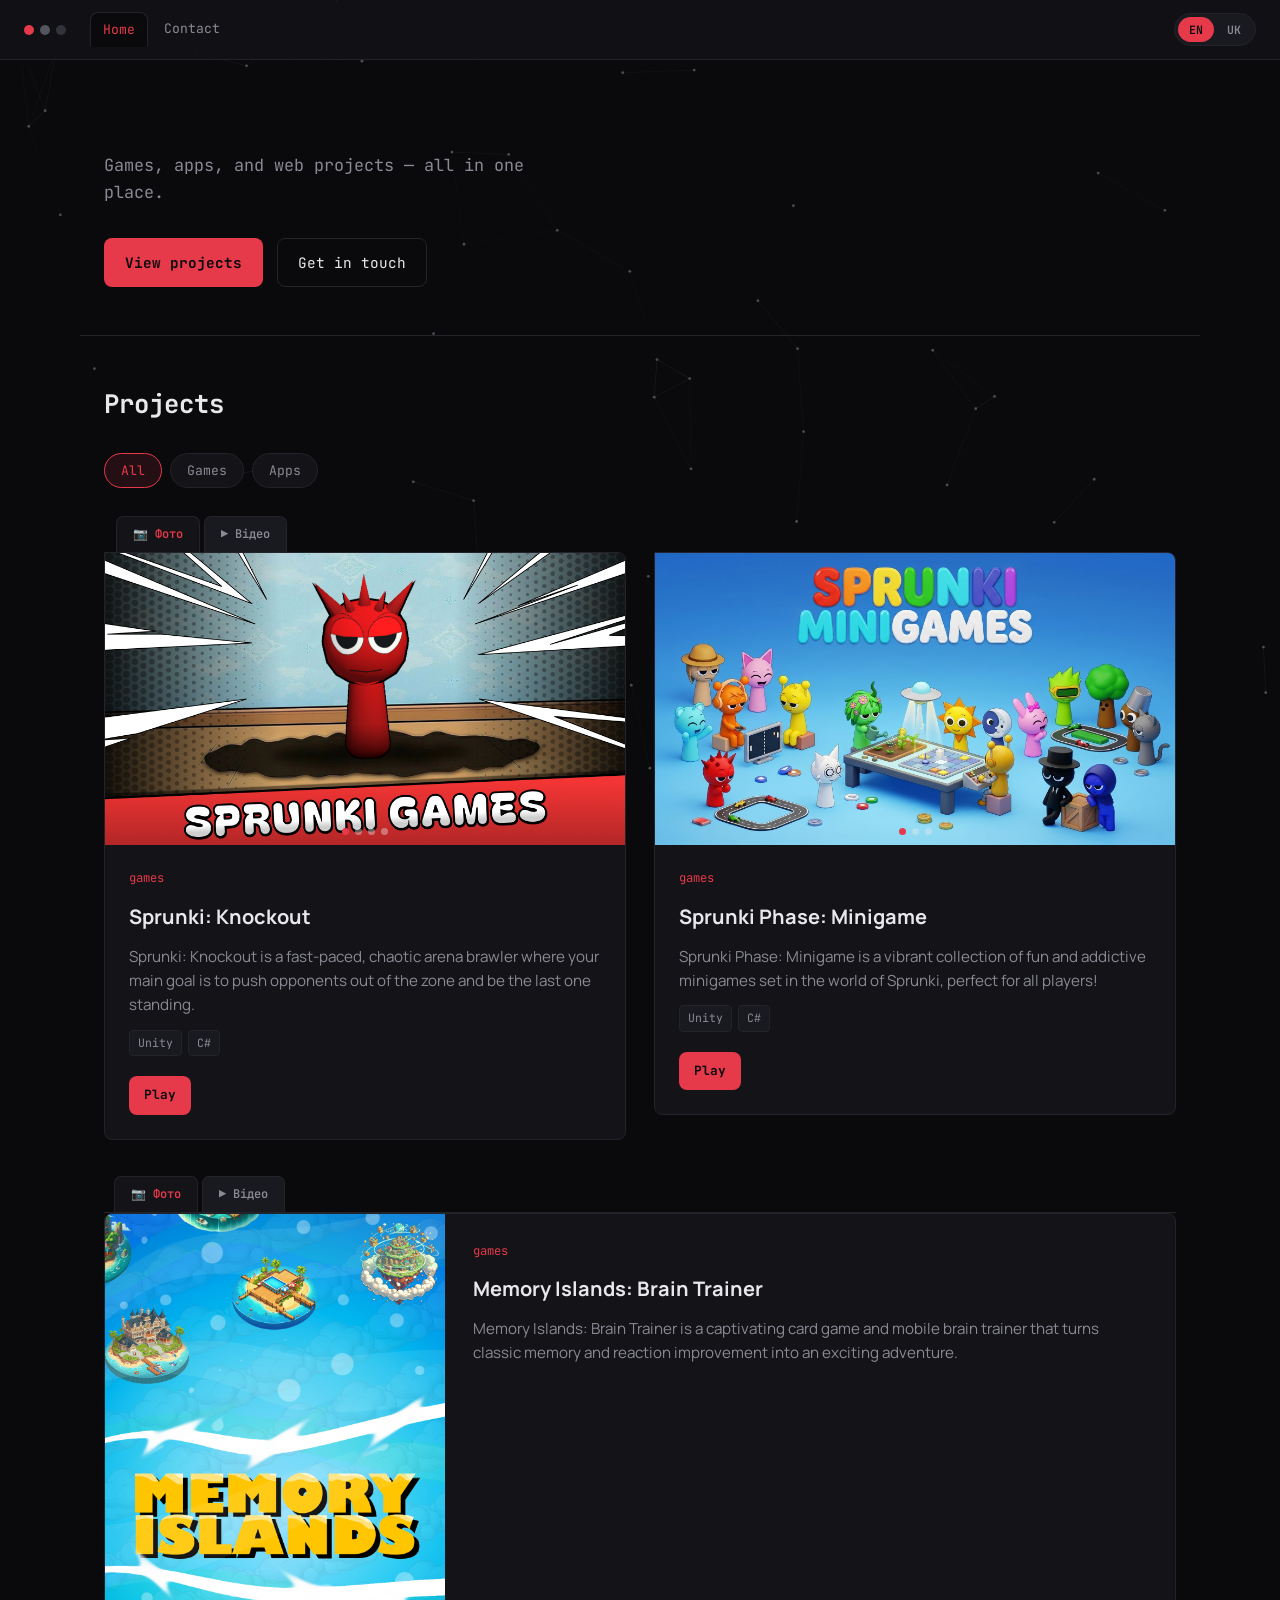
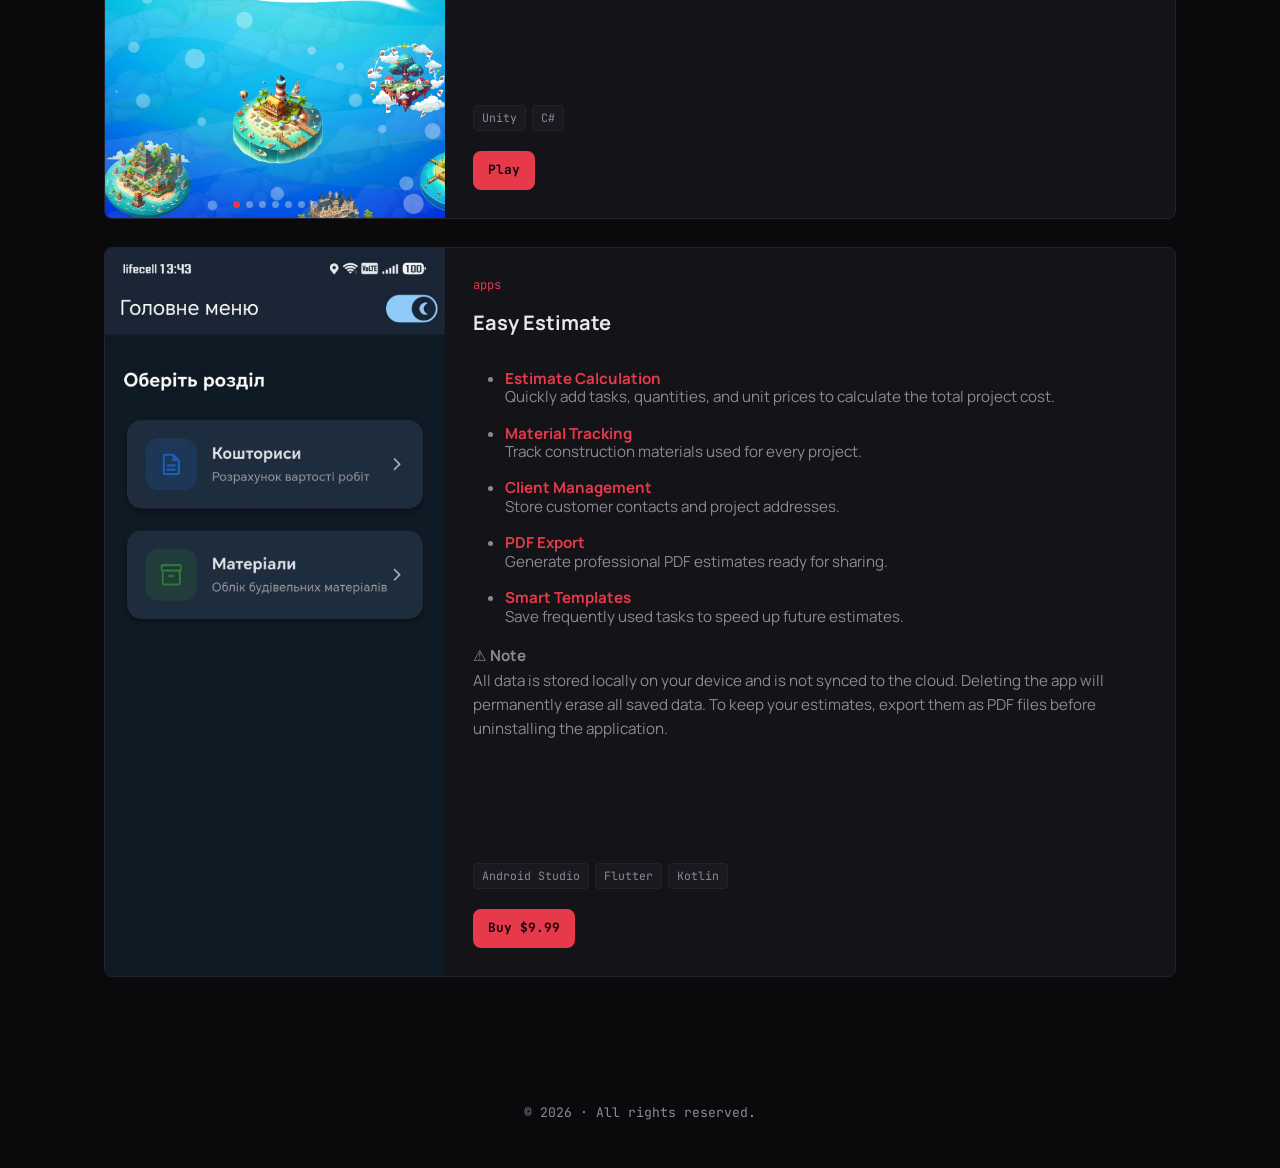
==== commit eda405f5: "1" ====
--- a/index.html
+++ b/index.html
@@ -1,10 +1,10 @@
 <!DOCTYPE html>
-<html lang="uk">
+<html lang="en">
 <head>
 <meta charset="UTF-8">
 <meta name="viewport" content="width=device-width, initial-scale=1.0">
-<title>Портфоліо проєктів</title>
-<meta name="description" content="Портфоліо проєктів — ігри, застосунки, вебсайти.">
+<title>Project Portfolio</title>
+<meta name="description" content="Portfolio of projects — games, apps, websites.">
 <link rel="preconnect" href="https://fonts.googleapis.com">
 <link rel="preconnect" href="https://fonts.gstatic.com" crossorigin>
 <link href="https://fonts.googleapis.com/css2?family=JetBrains+Mono:wght@400;500;600;700&family=Manrope:wght@400;500;600;700;800&display=swap" rel="stylesheet">
@@ -14,54 +14,54 @@
 
 <canvas id="bg-canvas" aria-hidden="true"></canvas>
 
-<!-- ============ NAV ============ -->
 <header class="topbar">
   <div class="topbar__dots" aria-hidden="true">
     <span></span><span></span><span></span>
   </div>
-  <nav class="tabs" aria-label="Основна навігація">
-    <a class="tab tab--active" href="index.html">Головна</a>
-    <a class="tab" href="contact.html">Зв'язатися</a>
+  <nav class="tabs" aria-label="Main navigation">
+    <a class="tab tab--active" href="index.html" data-i18n="nav_home">Home</a>
+    <a class="tab" href="contact.html" data-i18n="nav_contact">Contact</a>
   </nav>
-  <button class="menu-toggle" aria-label="Меню" aria-expanded="false">
+  <div class="lang-switch" role="group" aria-label="Language">
+    <button type="button" data-lang="en">EN</button>
+    <button type="button" data-lang="uk">UK</button>
+  </div>
+  <button class="menu-toggle" aria-label="Menu" aria-expanded="false">
     <span></span><span></span><span></span>
   </button>
 </header>
 
 <main>
 
-<!-- ============ HERO ============ -->
 <section class="editor-pane hero">
-  <p class="hero__lead">Ігри, застосунки та вебпроєкти — зібрані в одному місці.</p>
+  <p class="hero__lead" data-i18n="hero_lead">Games, apps, and web projects — all in one place.</p>
   <div class="hero__cta">
-    <a class="btn btn--primary" href="#projects">Переглянути проєкти</a>
-    <a class="btn btn--ghost" href="contact.html">Зв'язатися</a>
+    <a class="btn btn--primary" href="#projects" data-i18n="cta_projects">View projects</a>
+    <a class="btn btn--ghost" href="contact.html" data-i18n="cta_contact">Get in touch</a>
   </div>
 </section>
 
-<!-- ============ PROJECTS ============ -->
 <section id="projects" class="section">
-  <p class="section__eyebrow">projects.js</p>
-  <h2 class="section__title">Проєкти</h2>
+  <h2 class="section__title" data-i18n="projects_title">Projects</h2>
 
-  <div class="filters" id="filters" role="group" aria-label="Фільтр за категорією">
-    <!-- кнопки генеруються автоматично зі script.js -->
+  <div class="filters" id="filters" role="group" aria-label="Filter by category">
+    <!-- buttons generated automatically by script.js -->
   </div>
 
   <div class="project-grid" id="project-grid">
-    <!-- картки проєктів генеруються автоматично зі script.js -->
+    <!-- cards generated automatically by script.js -->
   </div>
 
-  <p class="project-grid__empty" id="empty-state" hidden>У цій категорії поки немає проєктів.</p>
+  <p class="project-grid__empty" id="empty-state" data-i18n="empty_state" hidden>No projects in this category yet.</p>
 </section>
 
 </main>
 
 <footer class="footer">
-  <p>© <span id="year"></span> · Портфоліо проєктів</p>
+  <p>© <span id="year"></span> · <span data-i18n="footer_text">All rights reserved.</span></p>
 </footer>
 
 <script src="projects-data.js"></script>
 <script src="script.js"></script>
 </body>
-</html>
+</html>
--- a/style.css
+++ b/style.css
@@ -17,7 +17,7 @@
   --font-body: 'Manrope', system-ui, -apple-system, sans-serif;
 
   --radius: 8px;
-  --max-width: 960px;
+  --max-width: 1120px;
 }
 
 * { box-sizing: border-box; }
@@ -119,6 +119,34 @@
 }
 
 .menu-toggle { display: none; }
+
+.lang-switch {
+  display: flex;
+  align-items: center;
+  gap: 2px;
+  flex-shrink: 0;
+  background: var(--bg-elevated-2);
+  border: 1px solid var(--border);
+  border-radius: 999px;
+  padding: 3px;
+}
+.lang-switch button {
+  font-family: var(--font-mono);
+  font-size: 0.72rem;
+  font-weight: 600;
+  color: var(--text-muted);
+  background: transparent;
+  border: none;
+  border-radius: 999px;
+  padding: 5px 11px;
+  cursor: pointer;
+  transition: background 0.15s ease, color 0.15s ease;
+}
+.lang-switch button:hover { color: var(--text); }
+.lang-switch button.is-active {
+  color: #0a0a0d;
+  background: var(--accent);
+}
 
 @media (max-width: 640px) {
   .tabs { display: none; }
@@ -249,6 +277,11 @@
 }
 .btn--ghost:hover { border-color: var(--accent); color: var(--accent); }
 
+.btn--small {
+  padding: 8px 14px;
+  font-size: 0.8rem;
+}
+
 /* ==========================================================
    SECTIONS (shared)
    ========================================================== */
@@ -301,8 +334,8 @@
 /* PROJECTS */
 .project-grid {
   display: grid;
-  grid-template-columns: repeat(auto-fit, minmax(250px, 1fr));
-  gap: 20px;
+  grid-template-columns: repeat(auto-fit, minmax(360px, 1fr));
+  gap: 28px;
 }
 
 .project-grid__empty {
@@ -316,10 +349,9 @@
   background: var(--bg-elevated);
   border: 1px solid var(--border);
   border-radius: var(--radius);
-  padding: 20px;
+  overflow: hidden;
   display: flex;
   flex-direction: column;
-  gap: 10px;
   transition: border-color 0.2s ease, transform 0.2s ease;
 }
 .project-card:hover {
@@ -327,22 +359,199 @@
   transform: translateY(-2px);
 }
 
+/* Card wrapper — always reserves space for tab strip (36px)
+   so cards with and without tabs align on the same baseline */
+.card-wrapper {
+  display: flex;
+  flex-direction: column;
+  padding-top: 36px;
+  position: relative;
+}
+
+/* Folder-tab bar — absolutely positioned in the reserved space */
+.media-tabs {
+  position: absolute;
+  top: 0;
+  left: 12px;
+  display: flex;
+  gap: 0;
+}
+
+.media-tab {
+  font-family: var(--font-mono);
+  font-size: 0.75rem;
+  font-weight: 600;
+  color: var(--text-muted);
+  background: var(--bg-elevated-2);
+  border: 1px solid var(--border);
+  border-bottom: none;
+  border-radius: 7px 7px 0 0;
+  padding: 7px 16px;
+  cursor: pointer;
+  margin-right: 4px;
+  transition: color 0.15s, background 0.15s;
+  height: 36px;
+  box-sizing: border-box;
+}
+.media-tab:hover { color: var(--text); background: var(--bg-elevated); }
+.media-tab--active {
+  color: var(--accent);
+  background: var(--bg-elevated);
+  border-color: var(--border);
+  border-bottom-color: var(--bg-elevated);
+}
+
+/* Card connected to tabs — remove top-left radius */
+.card-wrapper .project-card {
+  border-top-left-radius: 0;
+}
+
+/* Media panels */
+.media-panel { display: none; }
+.media-panel--active { display: block; }
+
+/* Infinite carousel — scroll-based, JS handles wraparound */
+.carousel--infinite { scroll-snap-type: x mandatory; }
+
+/* Media area (carousel or placeholder) shared sizing */
+.project-card__media {
+  width: 100%;
+  aspect-ratio: 16 / 9;   /* default: landscape */
+  background: var(--bg-elevated-2);
+  position: relative;
+  overflow: hidden;
+}
+
+/* Portrait mode — aspect ratio matches 582x1280 mobile screenshots (~9/20) */
+.project-card__media--portrait {
+  aspect-ratio: 582 / 1280;
+}
+
+/* Portrait cards: narrower max-width so they don't stretch too wide */
+
+.project-card__media--placeholder {
+  display: flex;
+  align-items: center;
+  justify-content: center;
+  font-family: var(--font-mono);
+  font-size: 0.9rem;
+  text-transform: lowercase;
+  color: var(--text-muted);
+  background: linear-gradient(135deg, var(--bg-elevated-2), var(--accent-dim) 180%);
+}
+
+/* Carousel */
+.carousel-wrap { overflow: hidden; }
+
+.carousel {
+  display: flex;
+  width: 100%;
+  height: 100%;
+  overflow-x: auto;
+  scroll-snap-type: x mandatory;
+  scrollbar-width: none;
+  -ms-overflow-style: none;
+}
+.carousel::-webkit-scrollbar { display: none; }
+
+.carousel__slide {
+  flex: 0 0 100%;
+  width: 100%;
+  height: 100%;
+  scroll-snap-align: start;
+}
+.carousel__slide img,
+.carousel__slide iframe,
+.project-card__media iframe {
+  width: 100%;
+  height: 100%;
+  display: block;
+  border: 0;
+  object-fit: cover;
+}
+
+/* Portrait images — contain instead of crop so full image is visible */
+.project-card__media--portrait .carousel__slide img {
+  object-fit: contain;
+  background: var(--bg-elevated-2);
+}
+
+.carousel__arrow {
+  position: absolute;
+  top: 50%;
+  transform: translateY(-50%);
+  width: 34px;
+  height: 34px;
+  border-radius: 50%;
+  border: none;
+  background: rgba(10, 10, 13, 0.65);
+  color: var(--text);
+  font-size: 1.3rem;
+  line-height: 1;
+  cursor: pointer;
+  display: flex;
+  align-items: center;
+  justify-content: center;
+  opacity: 0;
+  transition: opacity 0.15s ease, background 0.15s ease;
+}
+.carousel-wrap:hover .carousel__arrow,
+.carousel__arrow:focus-visible {
+  opacity: 1;
+}
+.carousel__arrow:hover { background: var(--accent); color: #0a0a0d; }
+.carousel__arrow--prev { left: 10px; }
+.carousel__arrow--next { right: 10px; }
+
+.carousel__dots {
+  position: absolute;
+  bottom: 10px;
+  left: 0;
+  right: 0;
+  display: flex;
+  justify-content: center;
+  gap: 6px;
+}
+.carousel__dot {
+  width: 7px;
+  height: 7px;
+  border-radius: 50%;
+  border: none;
+  padding: 0;
+  background: rgba(232, 232, 234, 0.4);
+  cursor: pointer;
+}
+.carousel__dot.is-active { background: var(--accent); }
+
+/* touch devices always show arrows since there's no hover */
+@media (hover: none) {
+  .carousel__arrow { opacity: 1; }
+}
+
+.project-card__body {
+  padding: 24px;
+  display: flex;
+  flex-direction: column;
+  gap: 12px;
+  flex-grow: 1;
+}
+
 .project-card__category {
   font-family: var(--font-mono);
-  font-size: 0.72rem;
+  font-size: 0.76rem;
   color: var(--accent);
   text-transform: lowercase;
 }
 
 .project-card h3 {
   margin: 0;
-  font-size: 1.05rem;
+  font-size: 1.25rem;
 }
 
 .project-card p {
   margin: 0;
   color: var(--text-muted);
-  font-size: 0.92rem;
+  font-size: 0.95rem;
   flex-grow: 1;
 }
 
@@ -353,7 +562,7 @@
 }
 .tag {
   font-family: var(--font-mono);
-  font-size: 0.7rem;
+  font-size: 0.72rem;
   color: var(--text-muted);
   background: var(--bg-elevated-2);
   border: 1px solid var(--border);
@@ -363,10 +572,98 @@
 
 .project-card__links {
   display: flex;
-  gap: 16px;
-  font-family: var(--font-mono);
-  font-size: 0.82rem;
-  margin-top: 6px;
+  gap: 12px;
+  margin-top: 8px;
+}
+
+@media (max-width: 480px) {
+  .project-grid { grid-template-columns: 1fr; gap: 20px; }
+  .project-card__body { padding: 18px; }
+}
+
+
+/* ============================================================
+   PORTRAIT CARD — horizontal layout (image left, info right)
+   Spans full grid width (2 columns equivalent)
+   ============================================================ */
+.card-wrapper--portrait {
+  grid-column: 1 / -1;
+  padding-top: 0;         /* tabs live inside the card for portrait, not above it */
+}
+
+.card-wrapper--portrait .project-card {
+  flex-direction: row;
+  border-top-left-radius: var(--radius); /* reset — tabs sit differently */
+  max-height: 730px;
+}
+
+
+
+/* Image side — contains tabs (absolute) + panels */
+.card-wrapper--portrait .media-body {
+  flex: 0 0 auto;
+  width: 40%;
+  min-width: 200px;
+  max-width: 340px;
+  position: relative;
+  display: flex;
+  flex-direction: column;
+}
+
+/* Portrait tabs sit inside media-body, above the image panels */
+.card-wrapper--portrait .media-tabs {
+  position: relative;
+  top: auto;
+  left: auto;
+  padding: 8px 10px 0;
+  border-bottom: 1px solid var(--border);
+  flex-shrink: 0;
+  display: flex;
+  width: 100%;
+}
+
+/* Panel fills remaining height */
+.card-wrapper--portrait .media-panel--active {
+  flex: 1;
+  display: flex;
+  flex-direction: column;
+}
+.card-wrapper--portrait .media-panel--active .carousel-wrap,
+.card-wrapper--portrait .media-panel--active .project-card__media {
+  flex: 1;
+}
+
+/* The media container fills the full height of the row */
+.card-wrapper--portrait .project-card__media {
+  height: 100%;
+  aspect-ratio: unset !important; /* height drives size, not ratio */
+}
+
+/* Info side */
+.card-wrapper--portrait .project-card__body {
+  flex: 1;
+  overflow-y: auto;
+  padding: 28px 28px;
+}
+
+/* On narrow screens — fall back to vertical layout */
+@media (max-width: 600px) {
+  .card-wrapper--portrait {
+    grid-column: auto;
+  }
+  .card-wrapper--portrait .project-card {
+    flex-direction: column;
+    max-height: none;
+  }
+  .card-wrapper--portrait .media-body {
+    width: 100%;
+    max-width: none;
+  }
+  .card-wrapper--portrait .project-card__media {
+    aspect-ratio: 582 / 1280 !important;
+    height: auto;
+    max-height: 480px;
+  }
 }
 
 /* ==========================================================
@@ -411,6 +708,14 @@
   border-color: var(--accent);
 }
 
+.field-hint {
+  margin: 0;
+  font-size: 0.8rem;
+  color: var(--text-muted);
+  min-height: 1.1em;
+}
+.field-hint.is-error { color: var(--accent); }
+
 .form-status {
   font-family: var(--font-mono);
   font-size: 0.85rem;
@@ -428,3 +733,18 @@
   font-size: 0.82rem;
   font-family: var(--font-mono);
 }
+
+.feature-list {
+    padding-left: 32px;
+}
+
+.feature-list li {
+    margin-bottom: 1px;
+}
+
+.feature-list strong {
+    color: #e6394a;
+    display: block;
+    margin-top: 12px;
+    margin-bottom: -30px;
+}
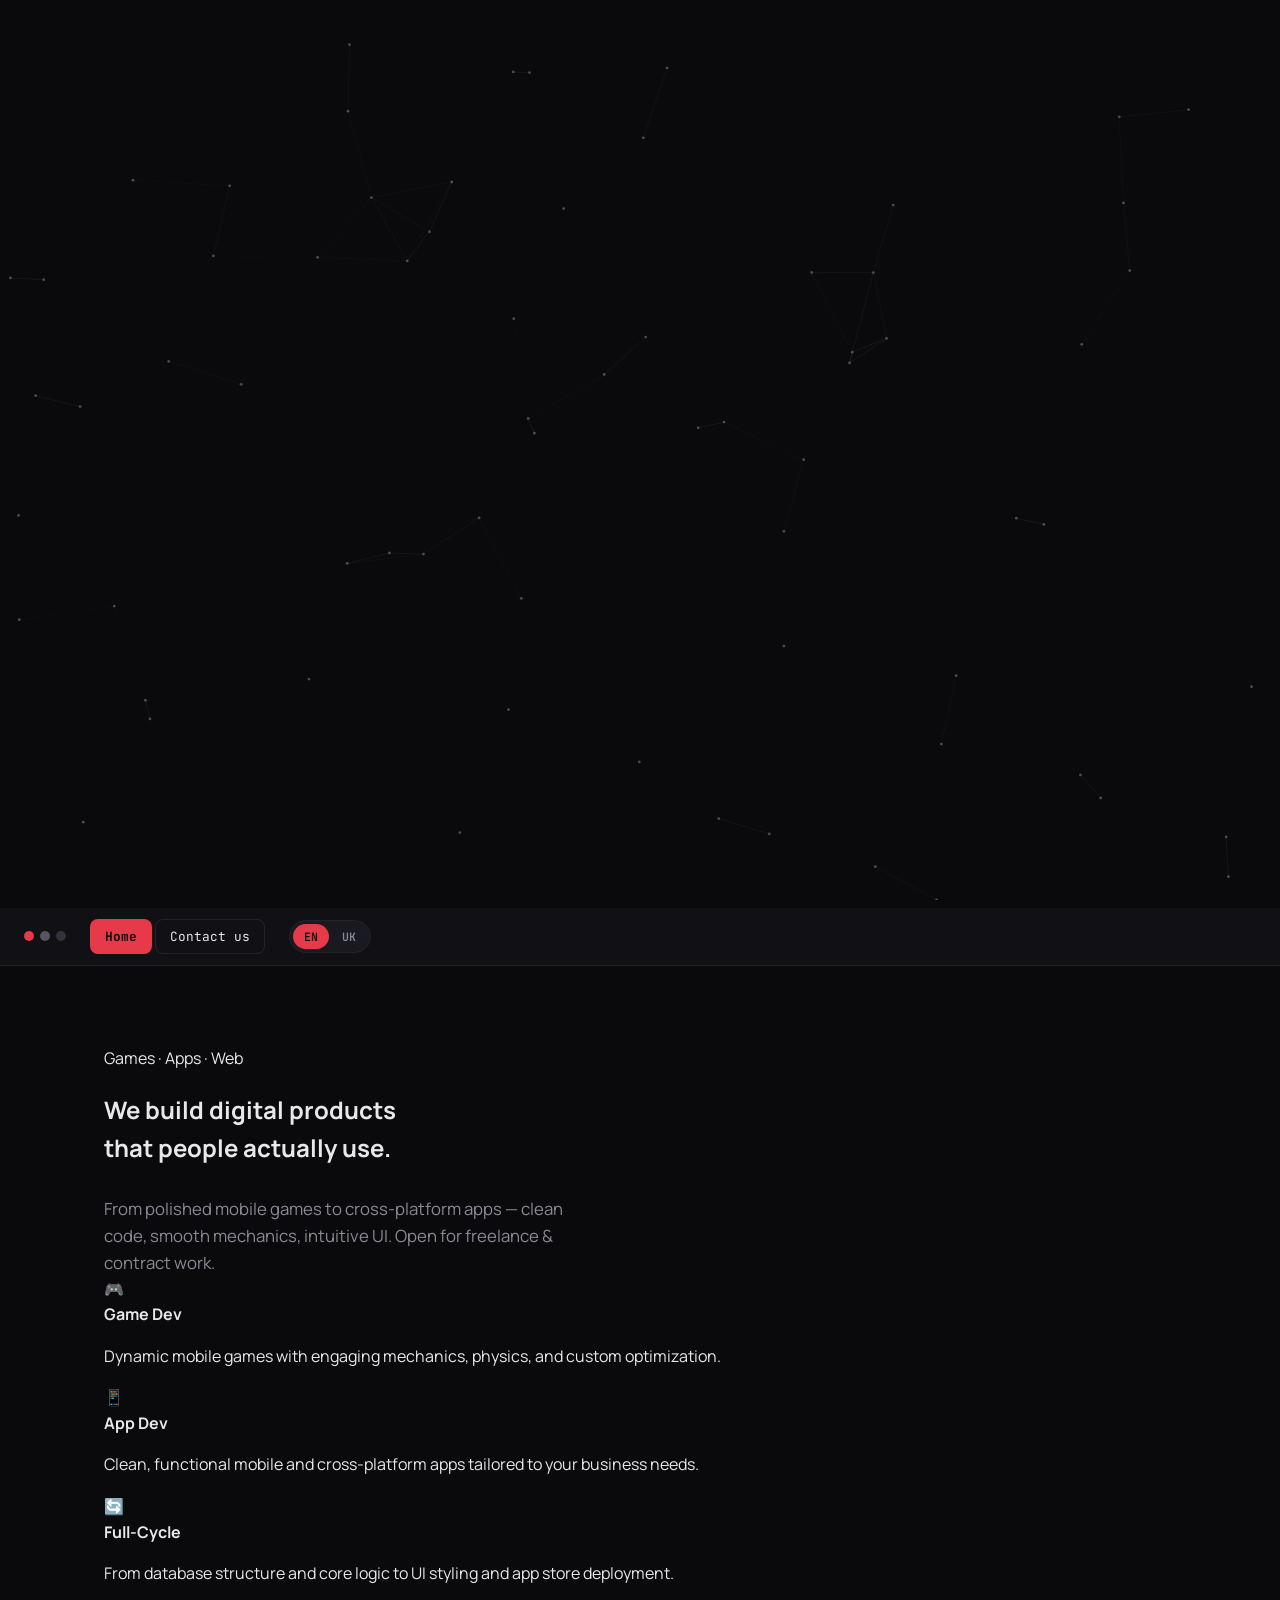
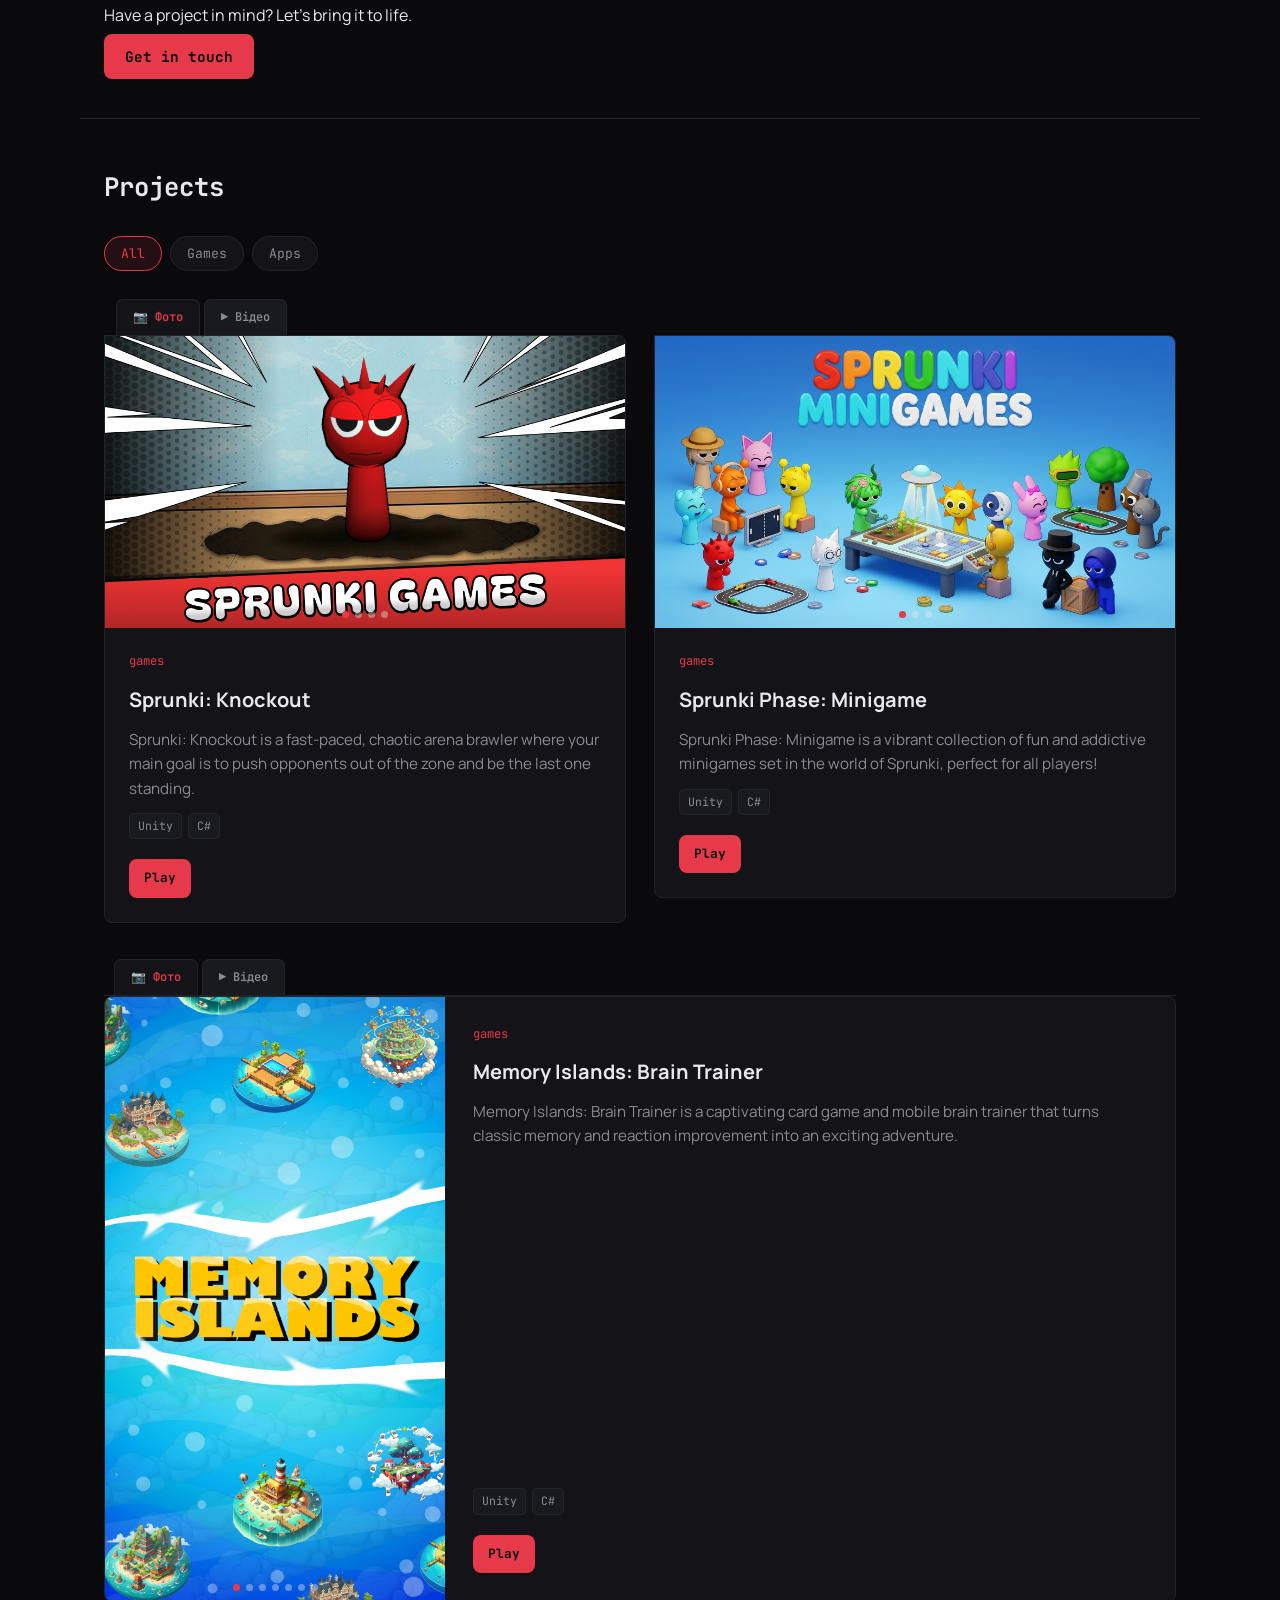
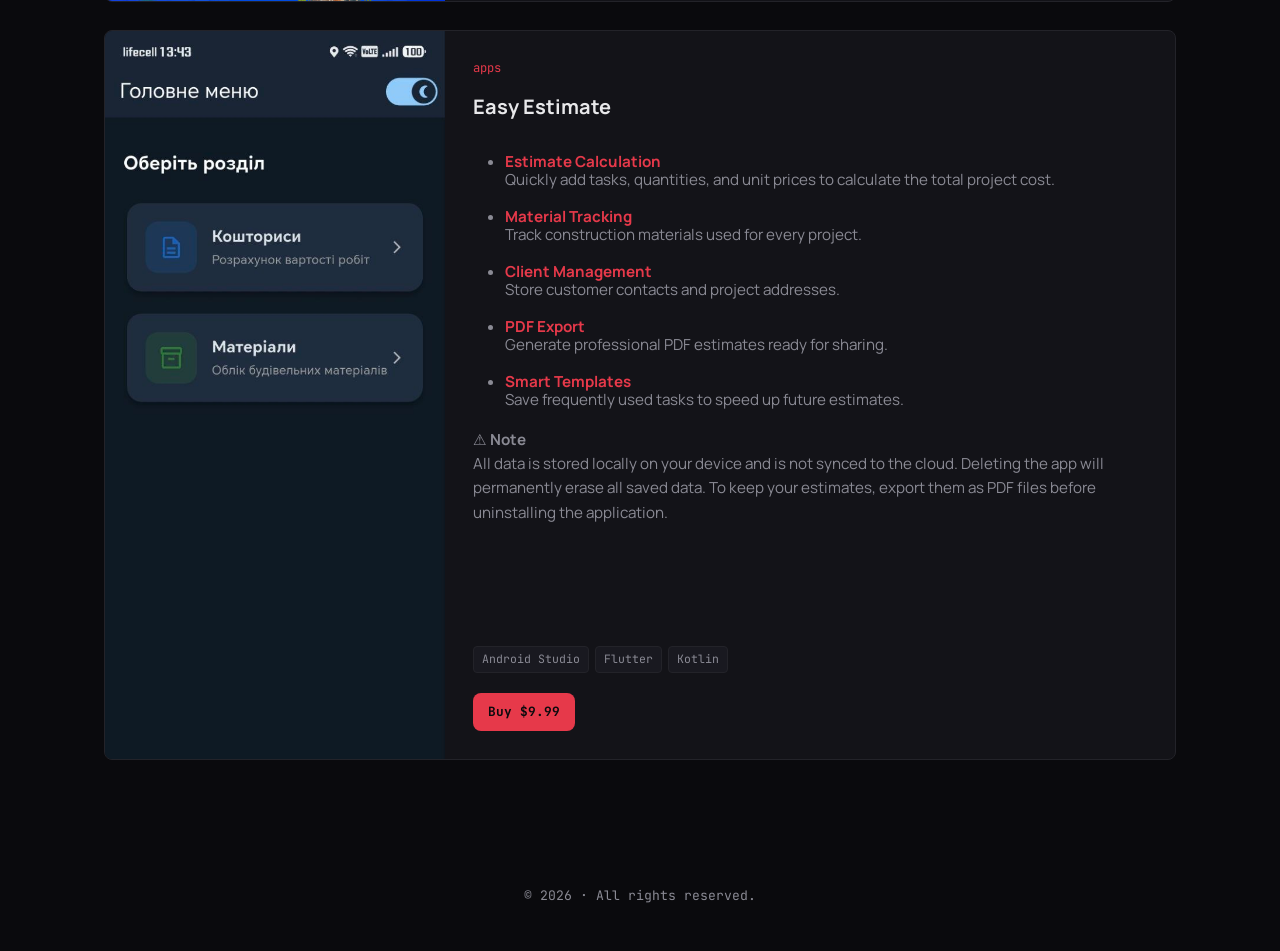
==== commit a7b887cc: "1.02" ====
--- a/index.html
+++ b/index.html
@@ -3,7 +3,7 @@
 <head>
 <meta charset="UTF-8">
 <meta name="viewport" content="width=device-width, initial-scale=1.0">
-<title>Project Portfolio</title>
+<title>Sparky GSS</title>
 <meta name="description" content="Portfolio of projects — games, apps, websites.">
 <link rel="preconnect" href="https://fonts.googleapis.com">
 <link rel="preconnect" href="https://fonts.gstatic.com" crossorigin>
@@ -13,31 +13,59 @@
 <body>
 
 <canvas id="bg-canvas" aria-hidden="true"></canvas>
+<canvas id="trail-canvas" aria-hidden="true"></canvas>
 
 <header class="topbar">
   <div class="topbar__dots" aria-hidden="true">
     <span></span><span></span><span></span>
   </div>
-  <nav class="tabs" aria-label="Main navigation">
-    <a class="tab tab--active" href="index.html" data-i18n="nav_home">Home</a>
-    <a class="tab" href="contact.html" data-i18n="nav_contact">Contact</a>
-  </nav>
+
+  <div class="topbar__cta">
+    <a class="btn btn--ghost btn--small" href="./" data-i18n="nav_home">Home</a>
+    <a class="btn btn--ghost btn--small" href="contact.html" data-i18n="cta_contact_us">Contact us</a>
+  </div>
+
   <div class="lang-switch" role="group" aria-label="Language">
     <button type="button" data-lang="en">EN</button>
     <button type="button" data-lang="uk">UK</button>
   </div>
-  <button class="menu-toggle" aria-label="Menu" aria-expanded="false">
-    <span></span><span></span><span></span>
-  </button>
 </header>
-
 <main>
 
-<section class="editor-pane hero">
-  <p class="hero__lead" data-i18n="hero_lead">Games, apps, and web projects — all in one place.</p>
-  <div class="hero__cta">
-    <a class="btn btn--primary" href="#projects" data-i18n="cta_projects">View projects</a>
-    <a class="btn btn--ghost" href="contact.html" data-i18n="cta_contact">Get in touch</a>
+<section class="hero">
+  <div class="hero__content">
+    <p class="hero__tagline" data-i18n="hero_tagline">Games · Apps · Web</p>
+    <h1 class="hero__title" data-i18n="hero_title">We build digital products<br>that people actually use.</h1>
+    <p class="hero__lead" data-i18n="hero_lead">From polished mobile games to cross-platform apps — clean code, smooth mechanics, intuitive UI. Open for freelance &amp; contract work.</p>
+
+    <div class="hero__services">
+      <div class="hero__service">
+        <span class="hero__service-icon">🎮</span>
+        <div>
+          <strong data-i18n="service_game_title">Game Dev</strong>
+          <p data-i18n="service_game_desc">Dynamic mobile games with engaging mechanics, physics, and custom optimization.</p>
+        </div>
+      </div>
+      <div class="hero__service">
+        <span class="hero__service-icon">📱</span>
+        <div>
+          <strong data-i18n="service_app_title">App Dev</strong>
+          <p data-i18n="service_app_desc">Clean, functional mobile and cross-platform apps tailored to your business needs.</p>
+        </div>
+      </div>
+      <div class="hero__service">
+        <span class="hero__service-icon">🔄</span>
+        <div>
+          <strong data-i18n="service_cycle_title">Full-Cycle</strong>
+          <p data-i18n="service_cycle_desc">From database structure and core logic to UI styling and app store deployment.</p>
+        </div>
+      </div>
+    </div>
+
+    <div class="hero__bottom">
+      <p class="hero__cta-text" data-i18n="hero_cta_text">Have a project in mind? Let's bring it to life.</p>
+      <a class="btn btn--primary" href="contact.html" data-i18n="cta_contact">Get in touch</a>
+    </div>
   </div>
 </section>
 
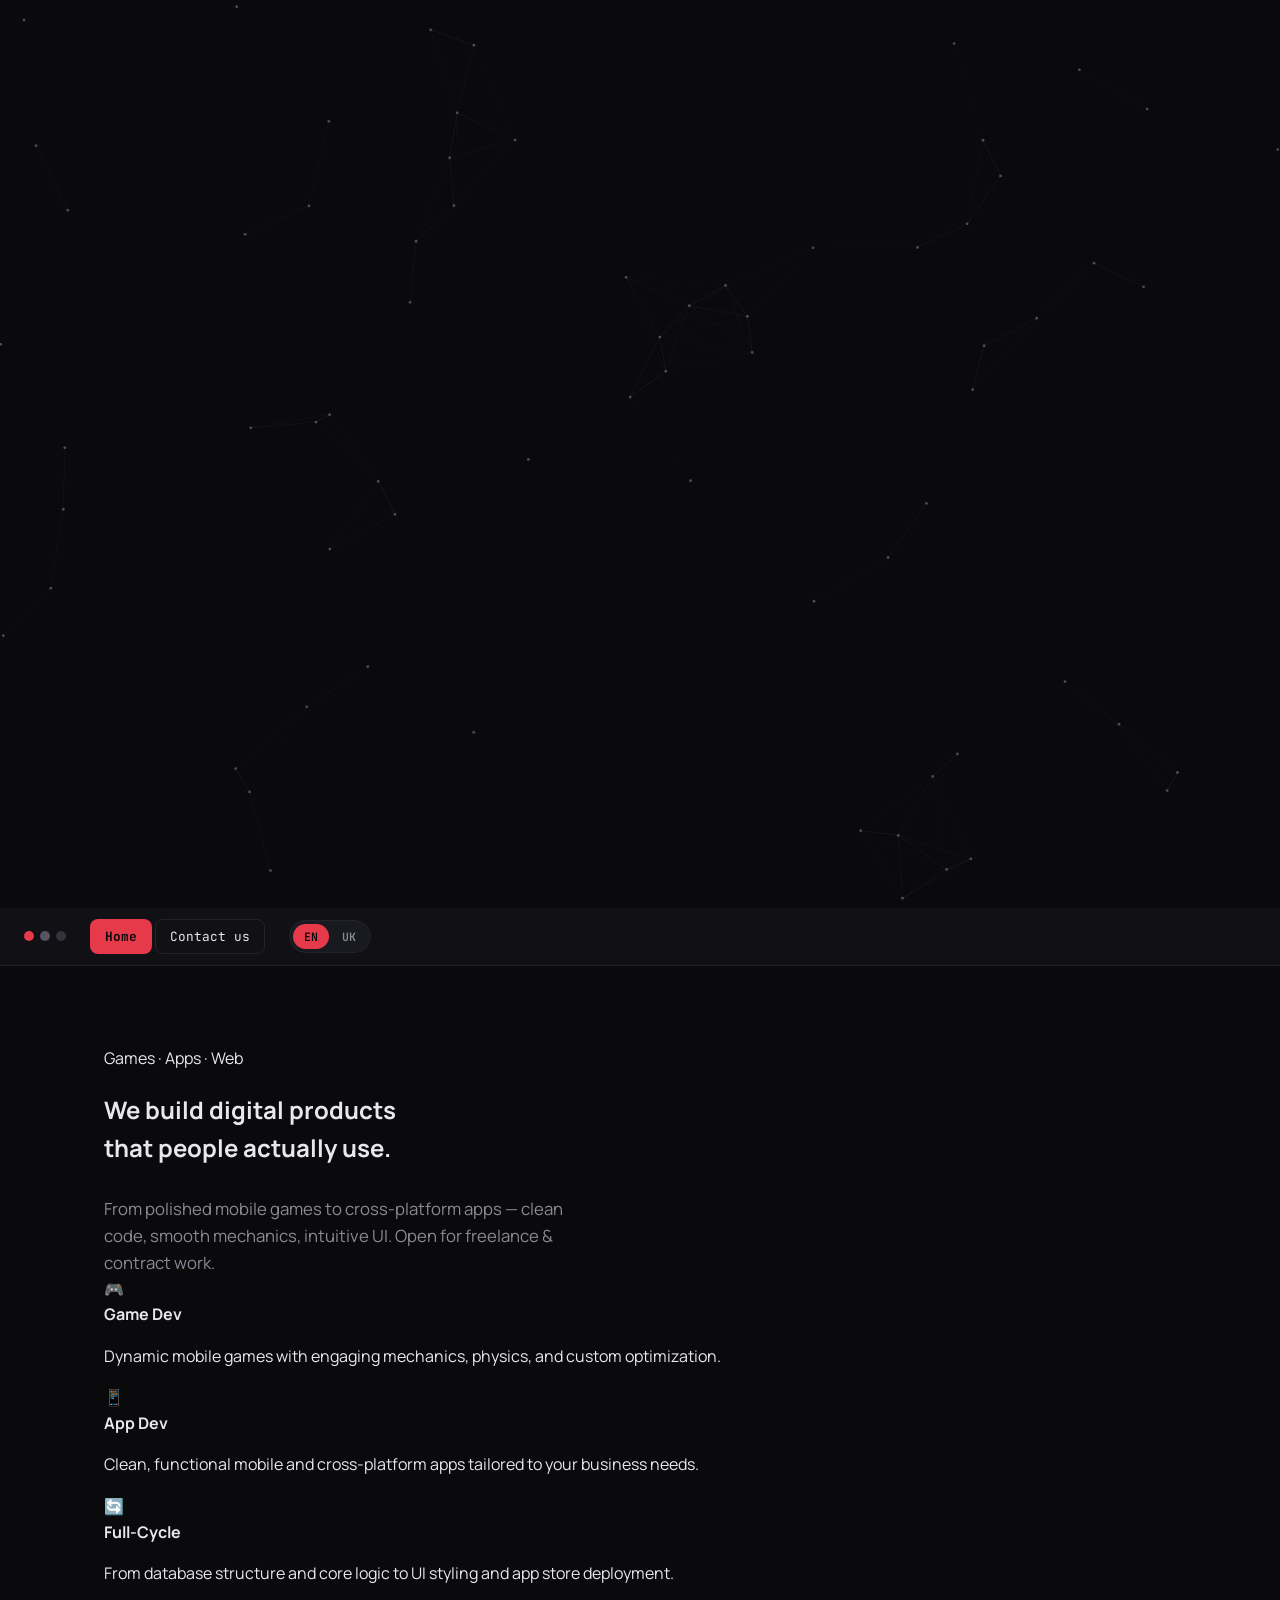
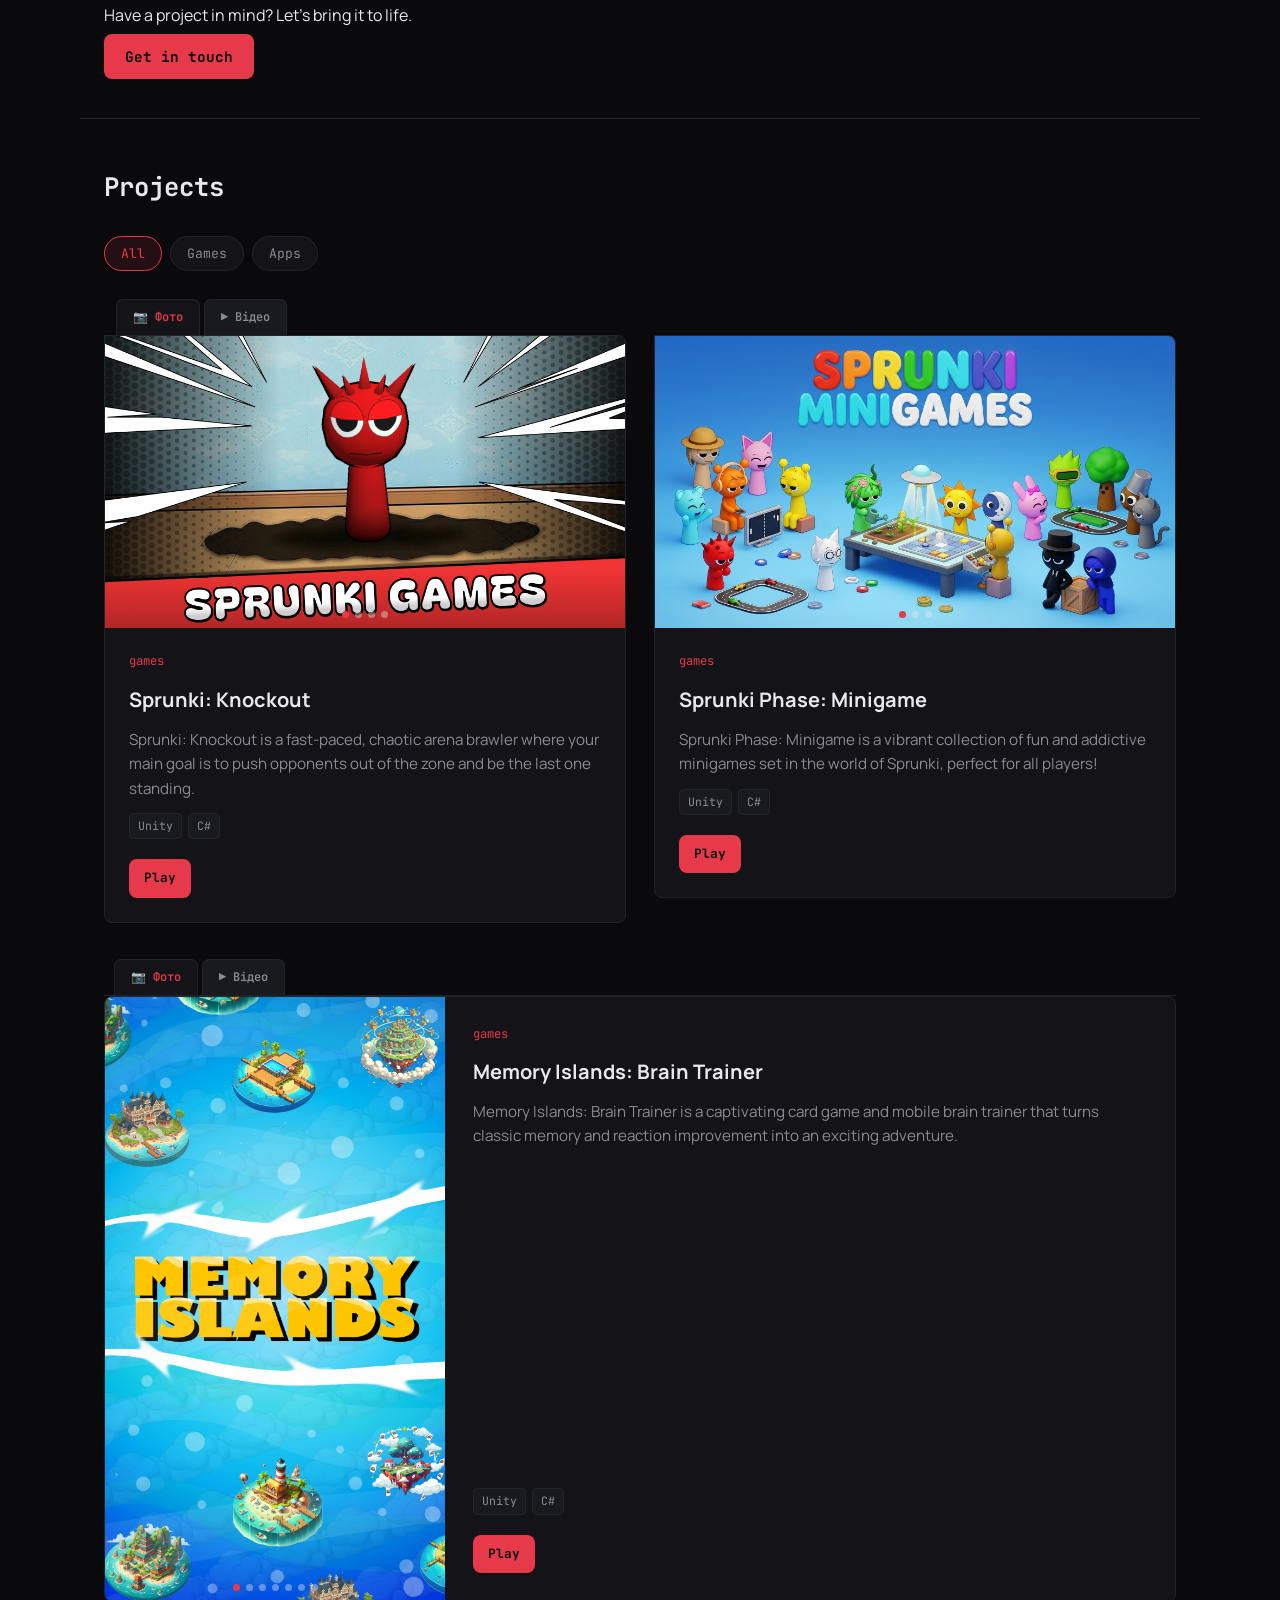
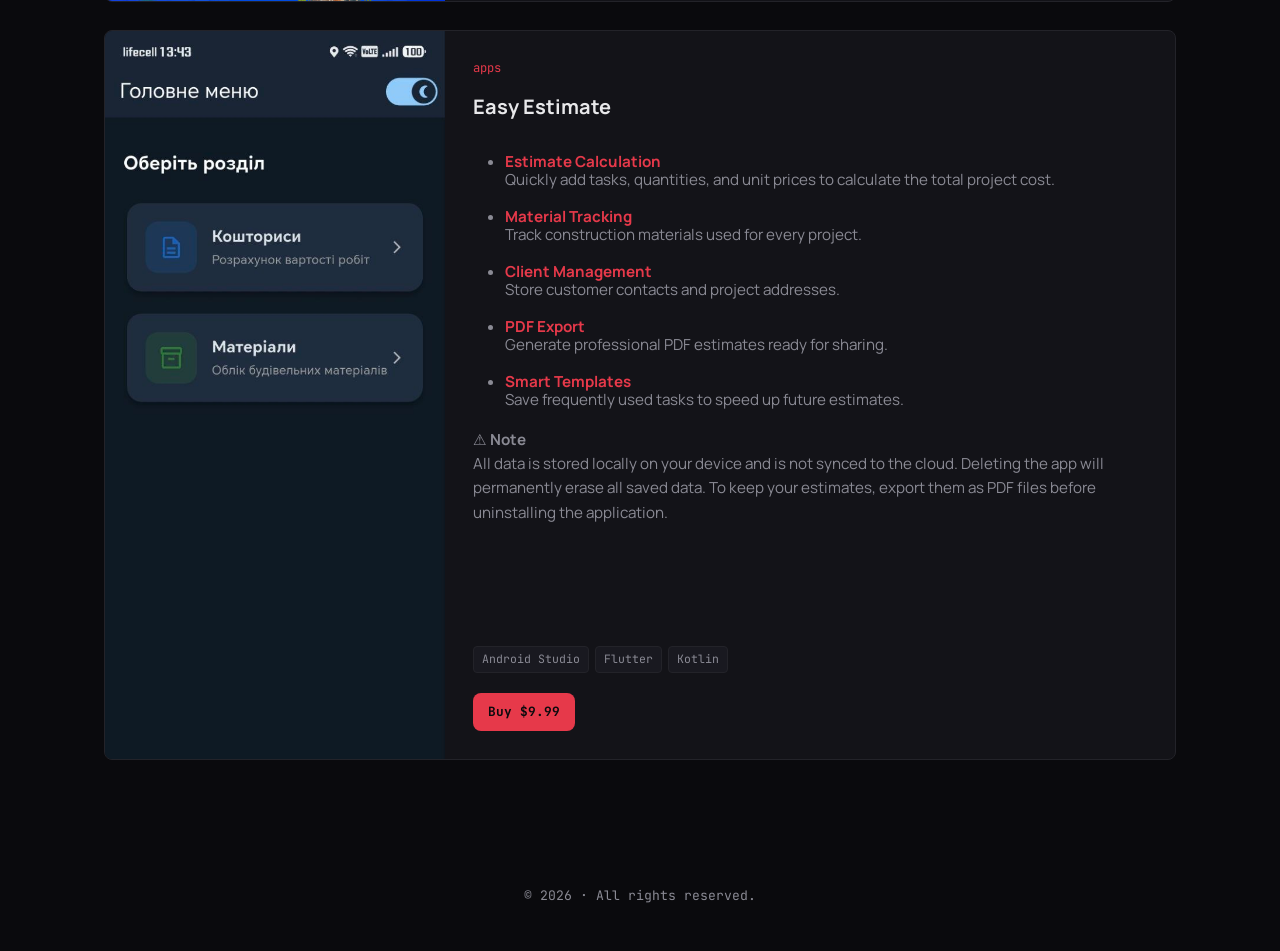
==== commit ccd15414: "1.03" ====
--- a/index.html
+++ b/index.html
@@ -21,7 +21,7 @@
   </div>
 
   <div class="topbar__cta">
-    <a class="btn btn--ghost btn--small" href="./" data-i18n="nav_home">Home</a>
+    <a class="btn btn--ghost btn--small" href="index.html" data-i18n="nav_home">Home</a>
     <a class="btn btn--ghost btn--small" href="contact.html" data-i18n="cta_contact_us">Contact us</a>
   </div>
 
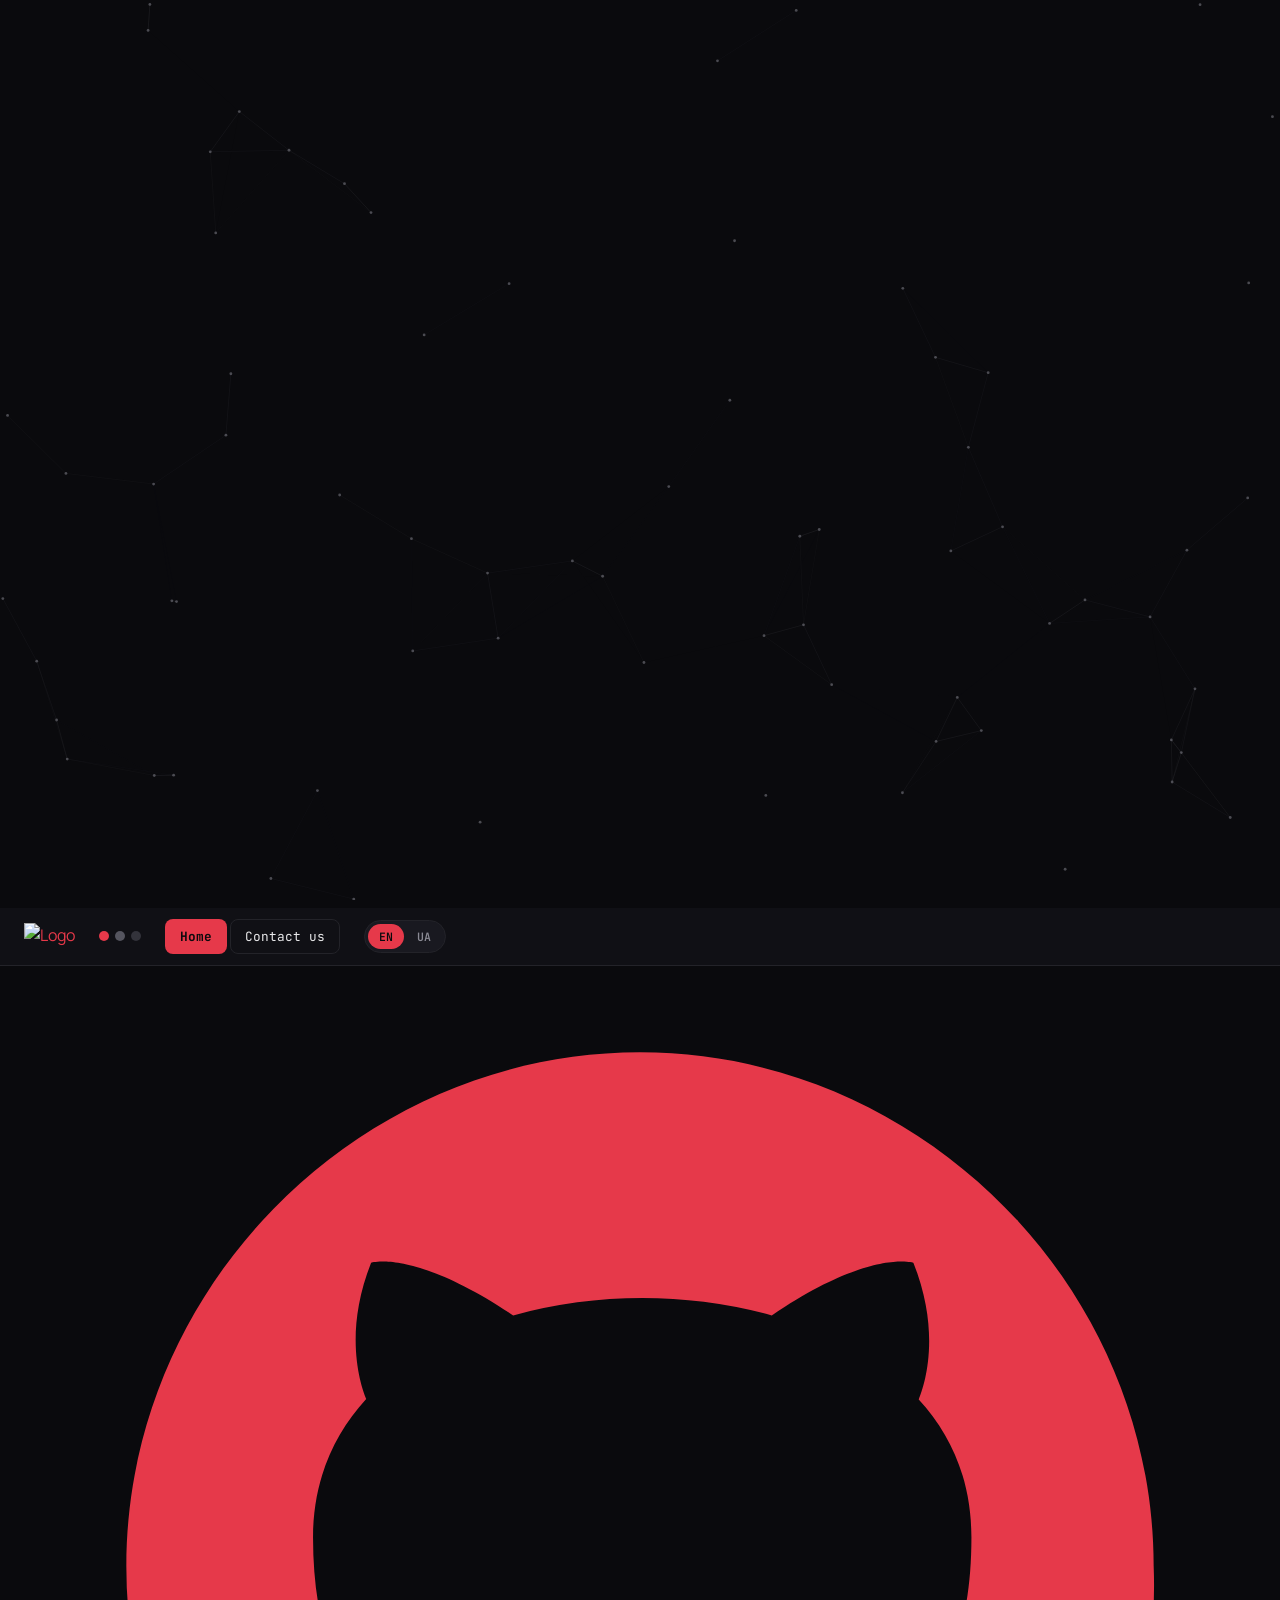
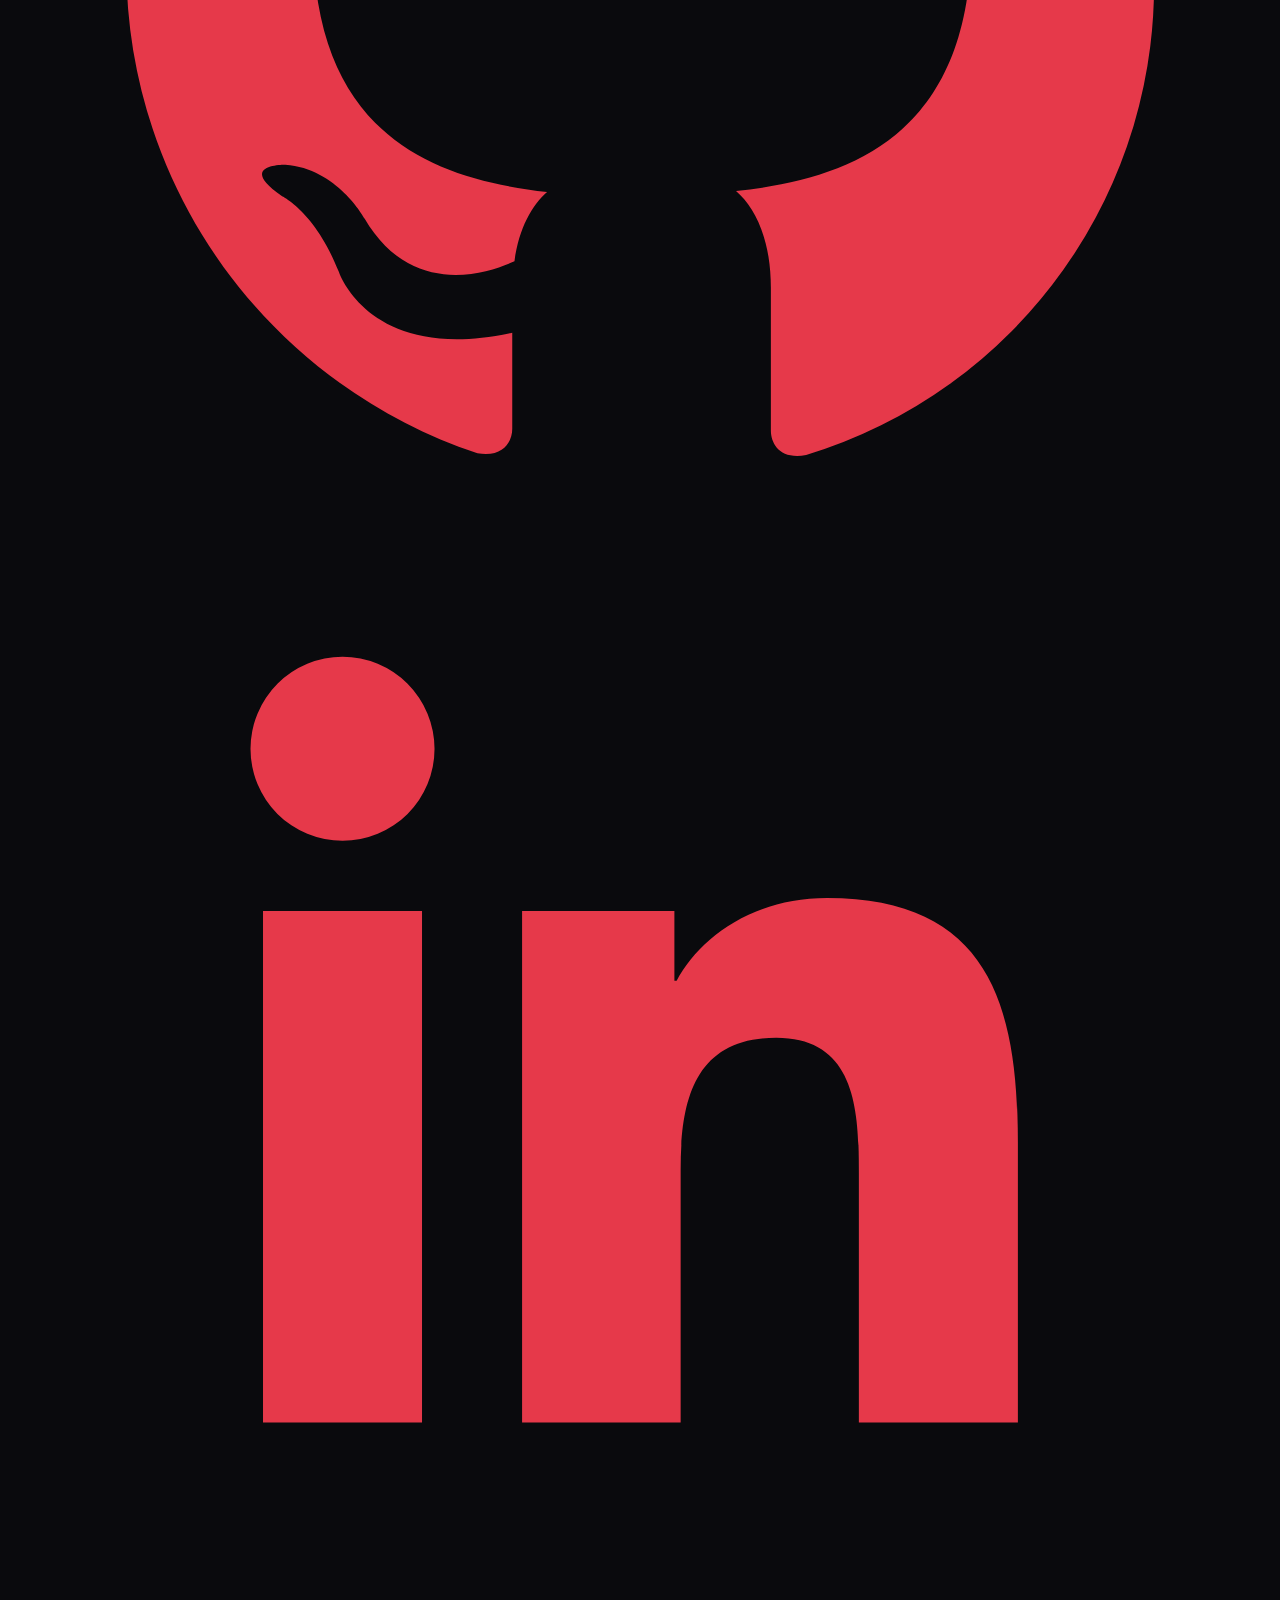
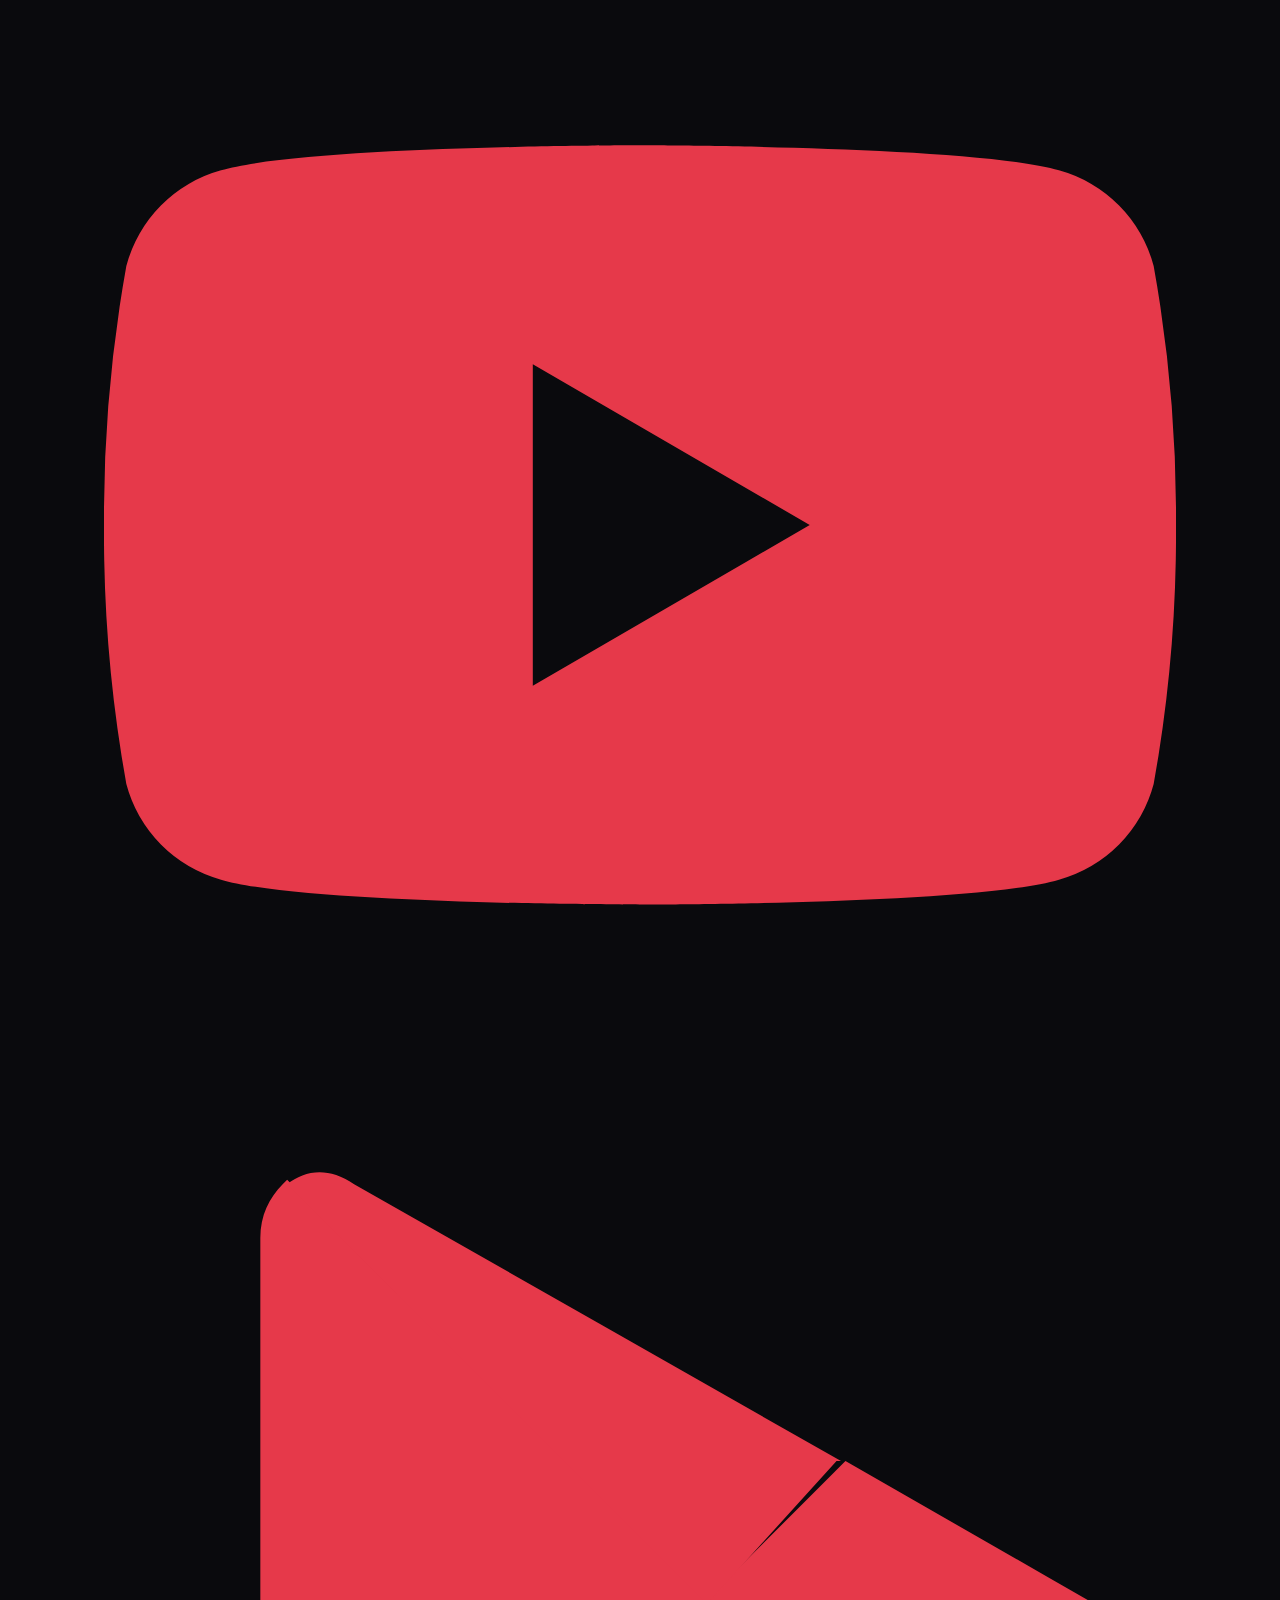
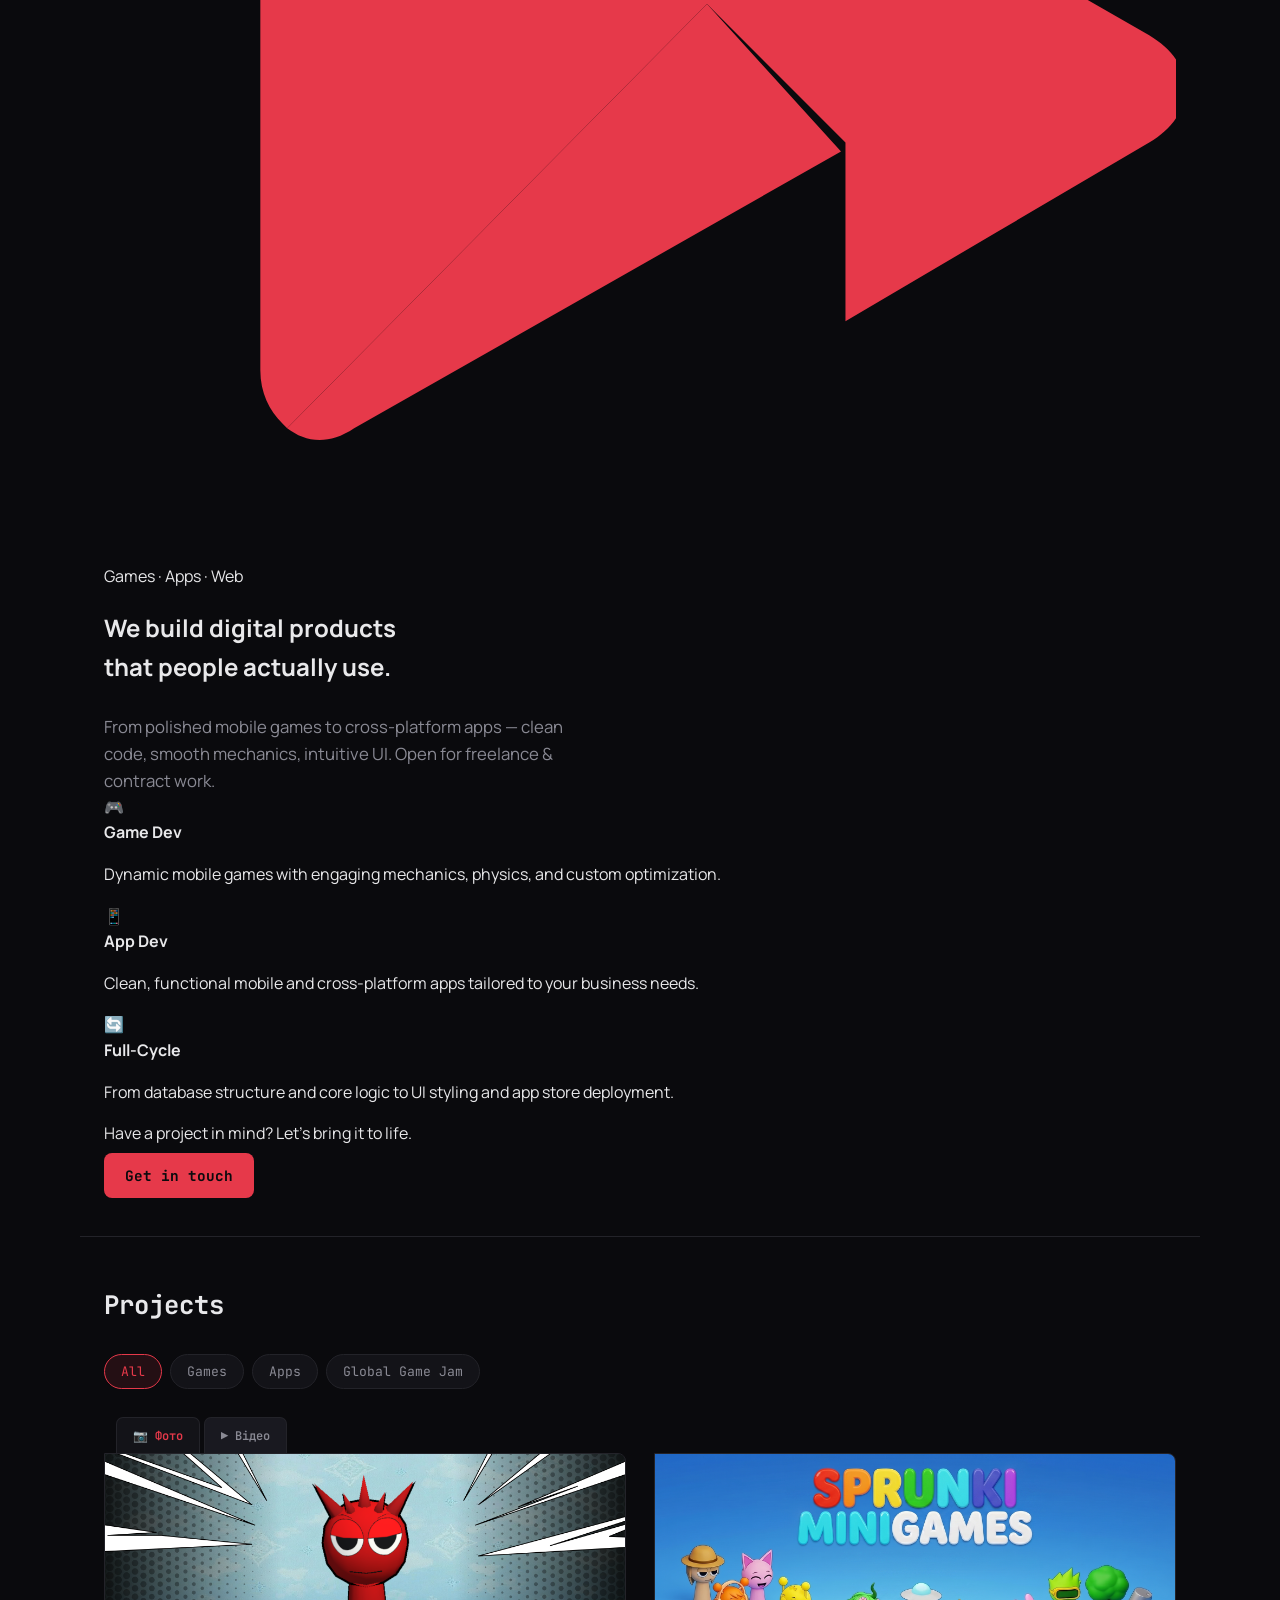
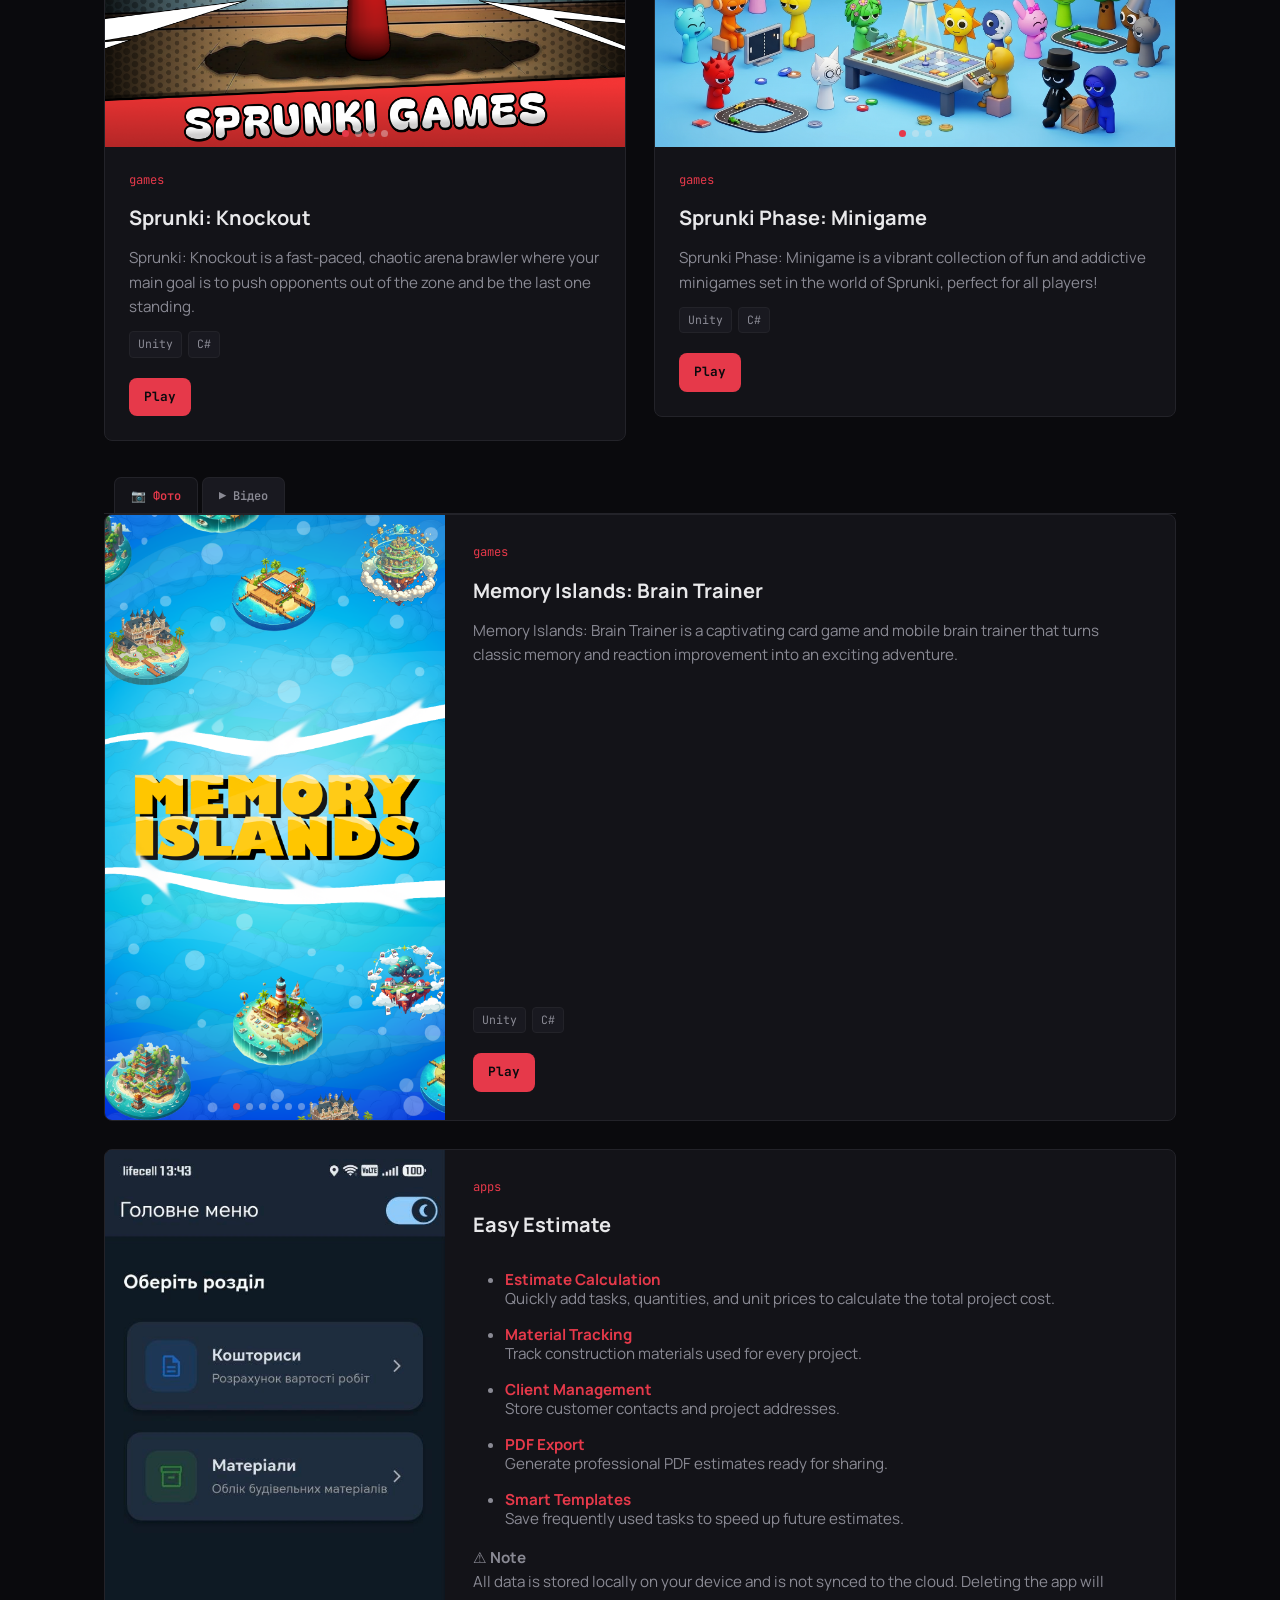
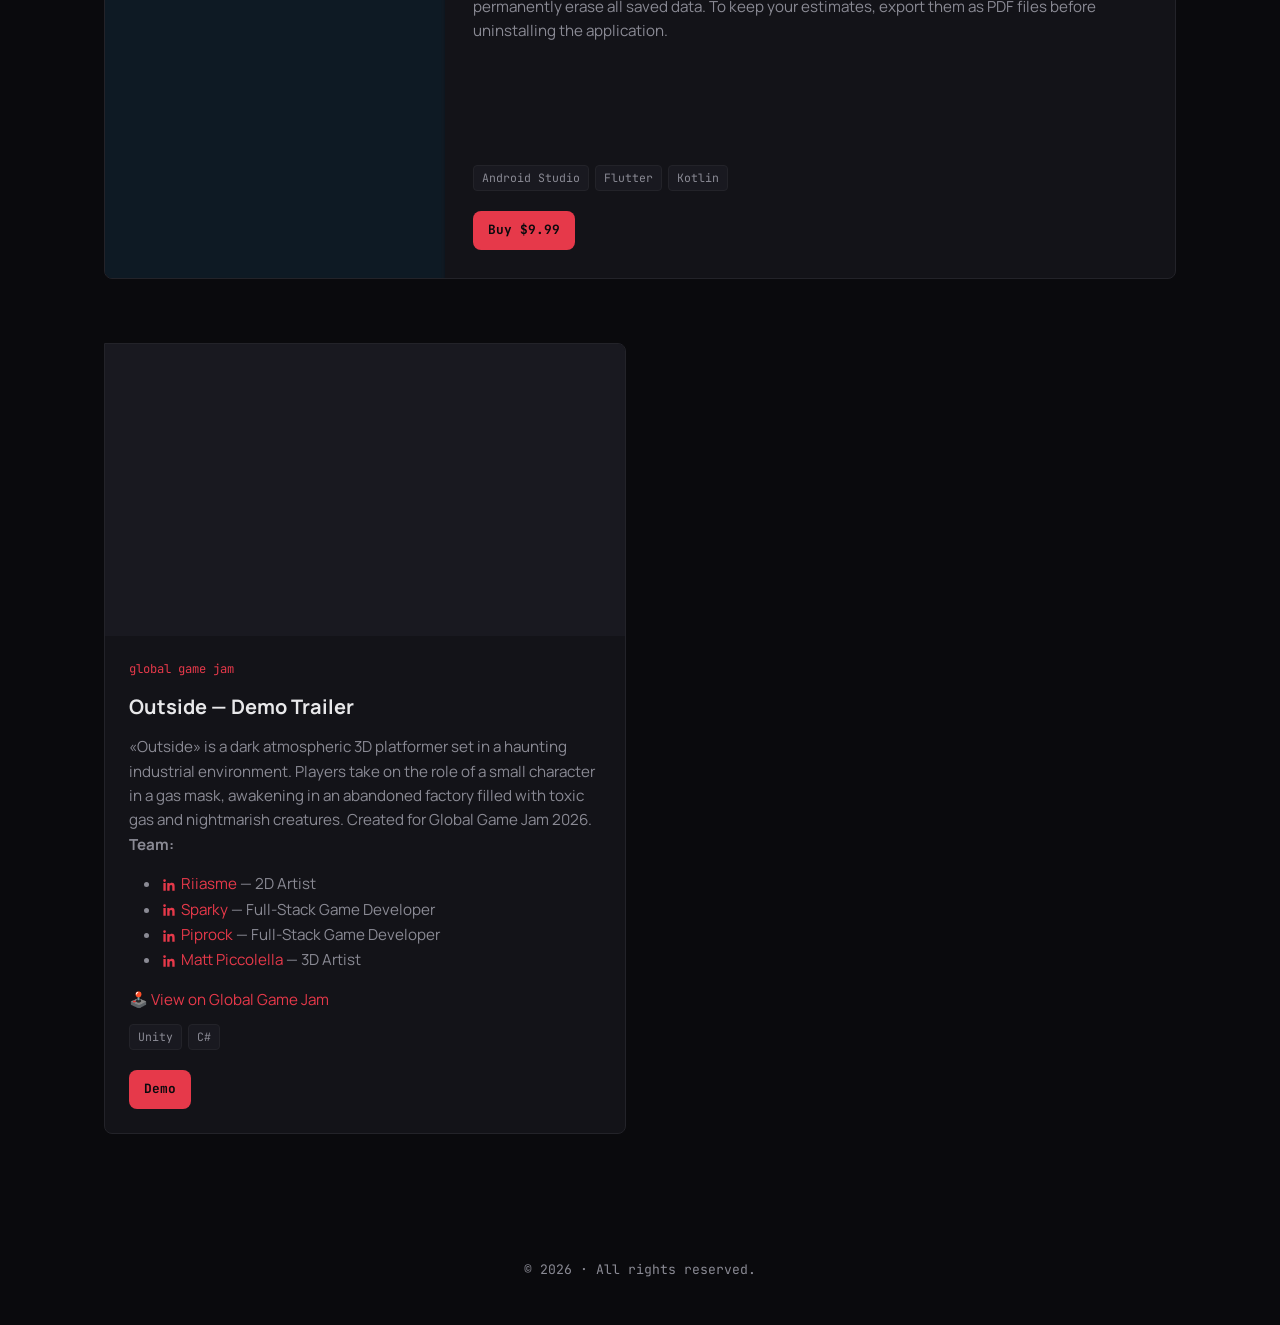
==== commit 5052cbb0: "lang fix 1.12" ====
--- a/index.html
+++ b/index.html
@@ -5,6 +5,8 @@
 <meta name="viewport" content="width=device-width, initial-scale=1.0">
 <title>Sparky GSS</title>
 <meta name="description" content="Portfolio of projects — games, apps, websites.">
+<link rel="icon" href="images/logo.png" type="image/png">
+<link rel="apple-touch-icon" href="images/logo.png">
 <link rel="preconnect" href="https://fonts.googleapis.com">
 <link rel="preconnect" href="https://fonts.gstatic.com" crossorigin>
 <link href="https://fonts.googleapis.com/css2?family=JetBrains+Mono:wght@400;500;600;700&family=Manrope:wght@400;500;600;700;800&display=swap" rel="stylesheet">
@@ -16,6 +18,9 @@
 <canvas id="trail-canvas" aria-hidden="true"></canvas>
 
 <header class="topbar">
+  <a href="./" class="topbar__logo" aria-label="Home">
+    <img src="images/logo.png" alt="Logo">
+  </a>
   <div class="topbar__dots" aria-hidden="true">
     <span></span><span></span><span></span>
   </div>
@@ -27,12 +32,26 @@
 
   <div class="lang-switch" role="group" aria-label="Language">
     <button type="button" data-lang="en">EN</button>
-    <button type="button" data-lang="uk">UK</button>
+    <button type="button" data-lang="ua">UA</button>
   </div>
 </header>
 <main>
 
 <section class="hero">
+  <div class="hero__socials">
+    <a href="https://github.com/ISparkyI" target="_blank" rel="noopener" aria-label="GitHub">
+      <svg viewBox="0 0 24 24" fill="currentColor"><path d="M12 .5C5.73.5.5 5.73.5 12c0 5.08 3.29 9.39 7.86 10.91.57.1.78-.25.78-.55v-2.15c-3.2.7-3.88-1.36-3.88-1.36-.52-1.34-1.28-1.7-1.28-1.7-1.04-.72.08-.7.08-.7 1.16.08 1.77 1.2 1.77 1.2 1.03 1.77 2.7 1.26 3.36.96.1-.75.4-1.26.73-1.55-2.55-.29-5.24-1.28-5.24-5.7 0-1.26.45-2.29 1.19-3.1-.12-.29-.52-1.46.11-3.05 0 0 .97-.31 3.18 1.18a11 11 0 0 1 5.79 0c2.2-1.5 3.17-1.18 3.17-1.18.64 1.6.24 2.77.12 3.06.74.8 1.18 1.83 1.18 3.09 0 4.43-2.7 5.4-5.27 5.68.42.36.78 1.07.78 2.16v3.2c0 .3.21.66.79.55A10.99 10.99 0 0 0 23.5 12C23.5 5.73 18.27.5 12 .5Z"/></svg>
+    </a>
+    <a href="https://www.linkedin.com/in/kyrylo-broslavskyi-504758333/" target="_blank" rel="noopener" aria-label="LinkedIn">
+      <svg viewBox="0 0 24 24" fill="currentColor"><path d="M20.45 20.45h-3.55v-5.57c0-1.33-.03-3.04-1.85-3.04-1.86 0-2.14 1.45-2.14 2.95v5.66H9.36V9h3.41v1.56h.05c.48-.9 1.64-1.85 3.37-1.85 3.6 0 4.27 2.37 4.27 5.46v6.28ZM5.34 7.43a2.06 2.06 0 1 1 0-4.12 2.06 2.06 0 0 1 0 4.12ZM7.12 20.45H3.56V9h3.56v11.45Z"/></svg>
+    </a>
+    <a href="https://www.youtube.com/@GameStageStudio" target="_blank" rel="noopener" aria-label="YouTube">
+      <svg viewBox="0 0 24 24" fill="currentColor"><path d="M23.5 6.2a3.02 3.02 0 0 0-2.12-2.14C19.5 3.5 12 3.5 12 3.5s-7.5 0-9.38.56A3.02 3.02 0 0 0 .5 6.2 31.6 31.6 0 0 0 0 12a31.6 31.6 0 0 0 .5 5.8 3.02 3.02 0 0 0 2.12 2.14c1.88.56 9.38.56 9.38.56s7.5 0 9.38-.56a3.02 3.02 0 0 0 2.12-2.14A31.6 31.6 0 0 0 24 12a31.6 31.6 0 0 0-.5-5.8ZM9.6 15.6V8.4L15.8 12Z"/></svg>
+    </a>
+    <a href="https://play.google.com/store/apps/dev?id=8377950423905864312" target="_blank" rel="noopener" aria-label="Google Play">
+      <svg viewBox="0 0 24 24" fill="currentColor"><path d="M4 2.6c-.3.3-.5.7-.5 1.2v16.4c0 .5.2.9.5 1.2l.1.1L13.5 12v-.1L4.1 2.5 4 2.6Z"/><path d="m16.6 15.1-3.1-3.1v-.1l3.1-3.1 6.8 3.9c.5.3.8.7.8 1.2s-.3.9-.8 1.2l-6.8 4Z"/><path d="M13.5 12 4.1 21.5c.4.3.9.4 1.5 0l10.9-6.2-3-3.3Z"/><path d="M16.5 8.8 5.6 2.6c-.6-.4-1.1-.3-1.5 0l9.4 9.4 2.9-3.2Z"/></svg>
+    </a>
+  </div>
   <div class="hero__content">
     <p class="hero__tagline" data-i18n="hero_tagline">Games · Apps · Web</p>
     <h1 class="hero__title" data-i18n="hero_title">We build digital products<br>that people actually use.</h1>
